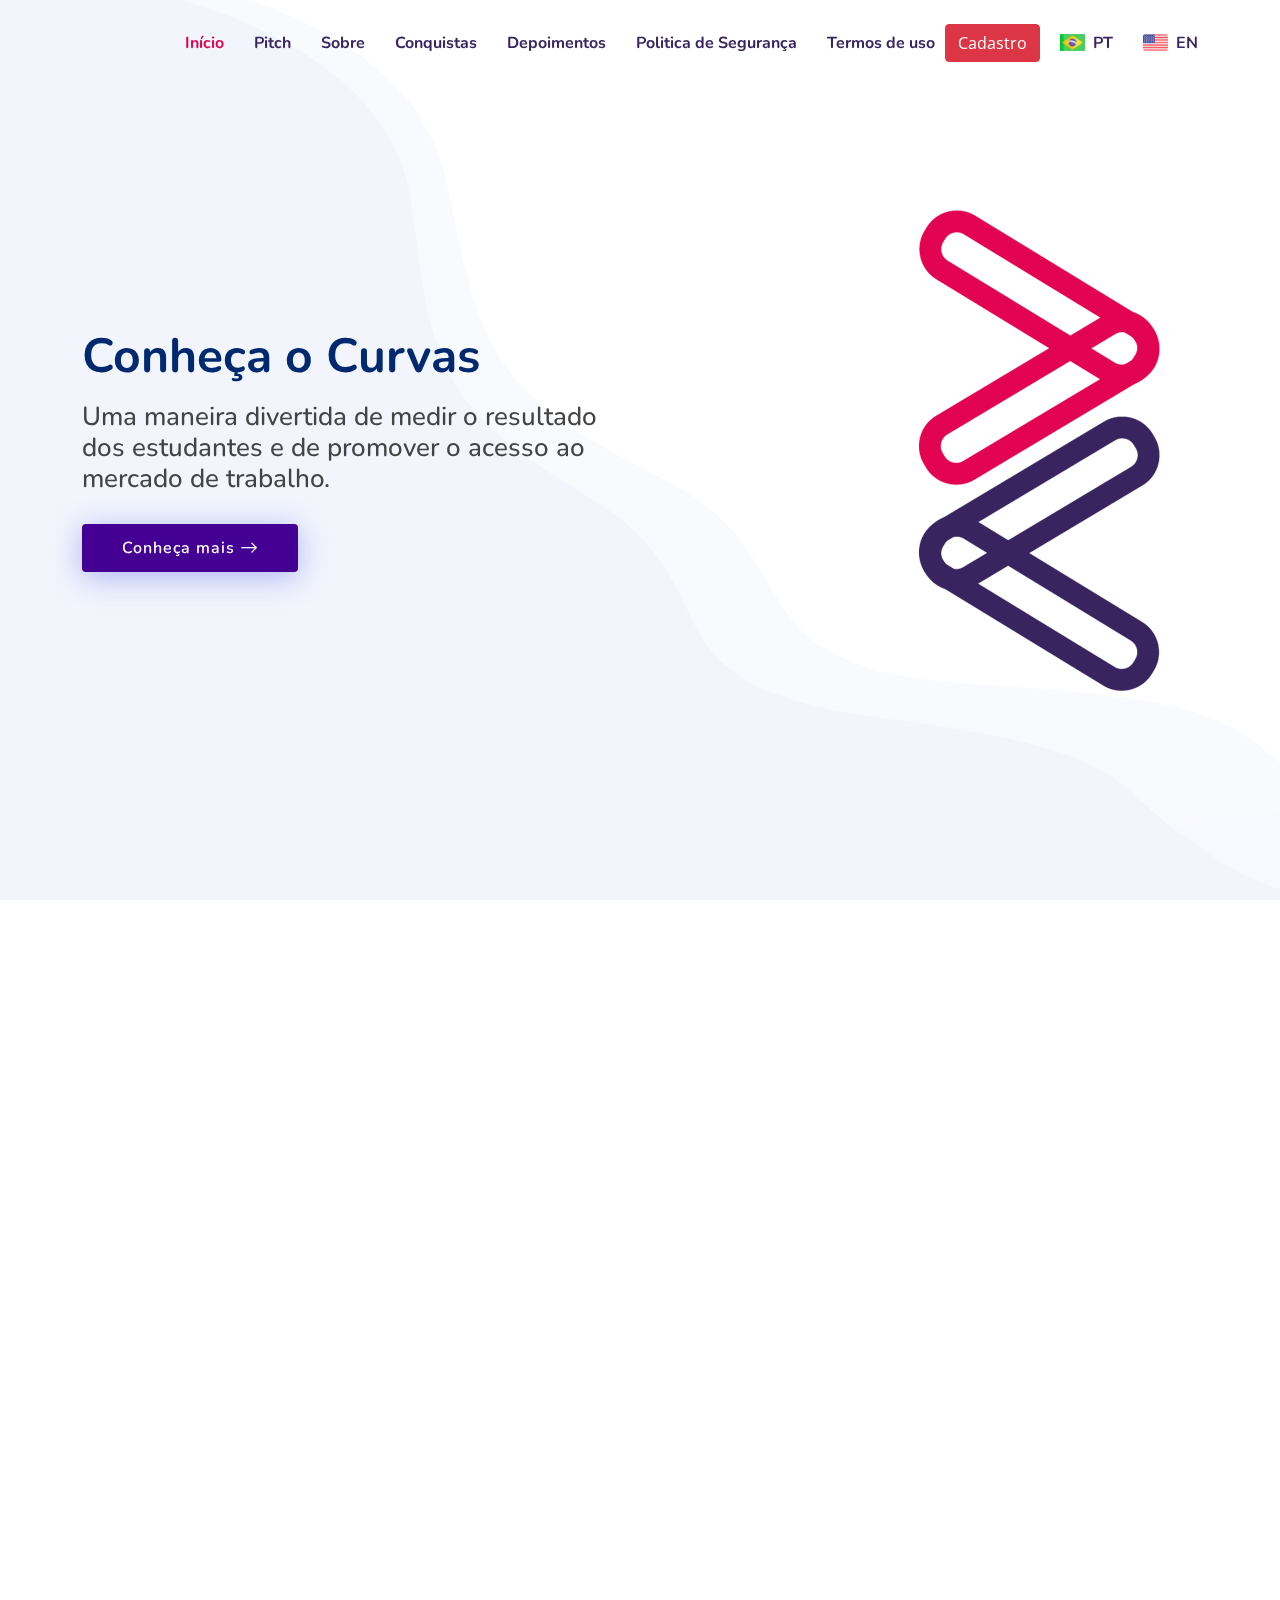
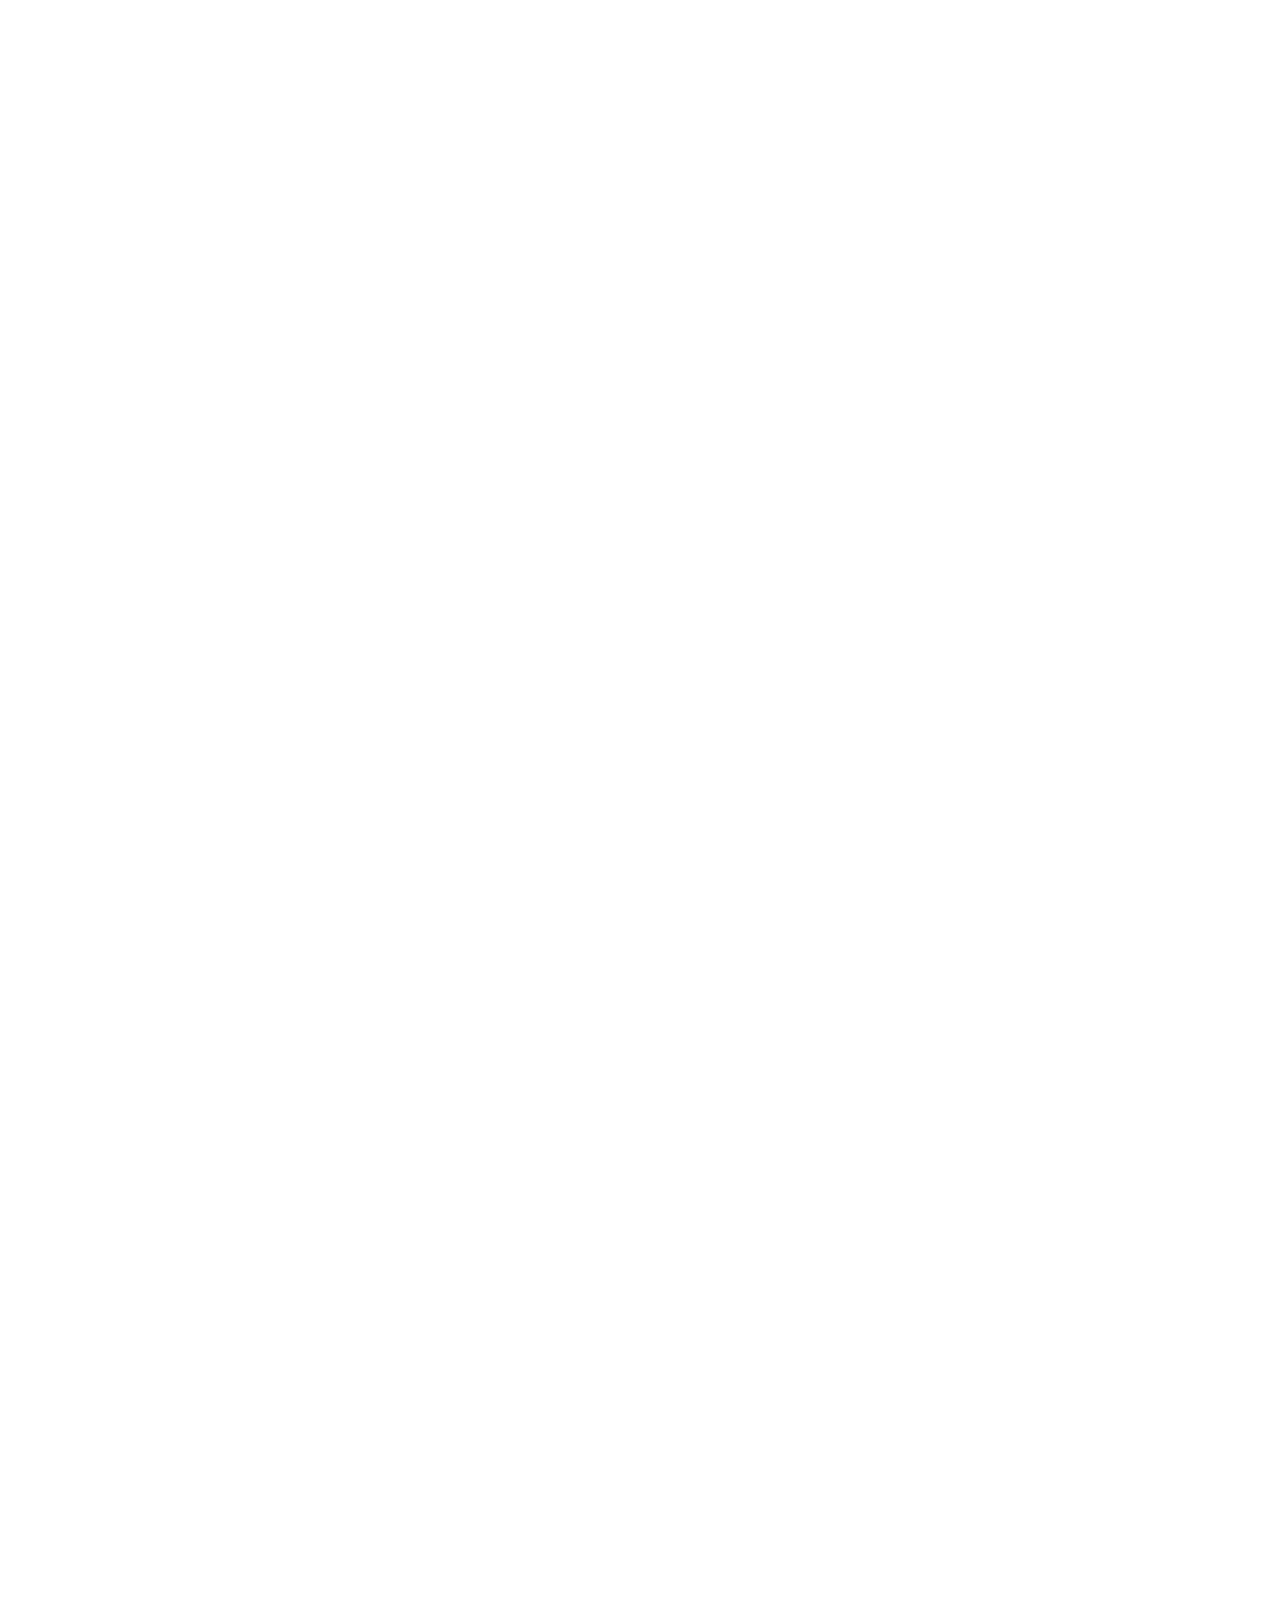
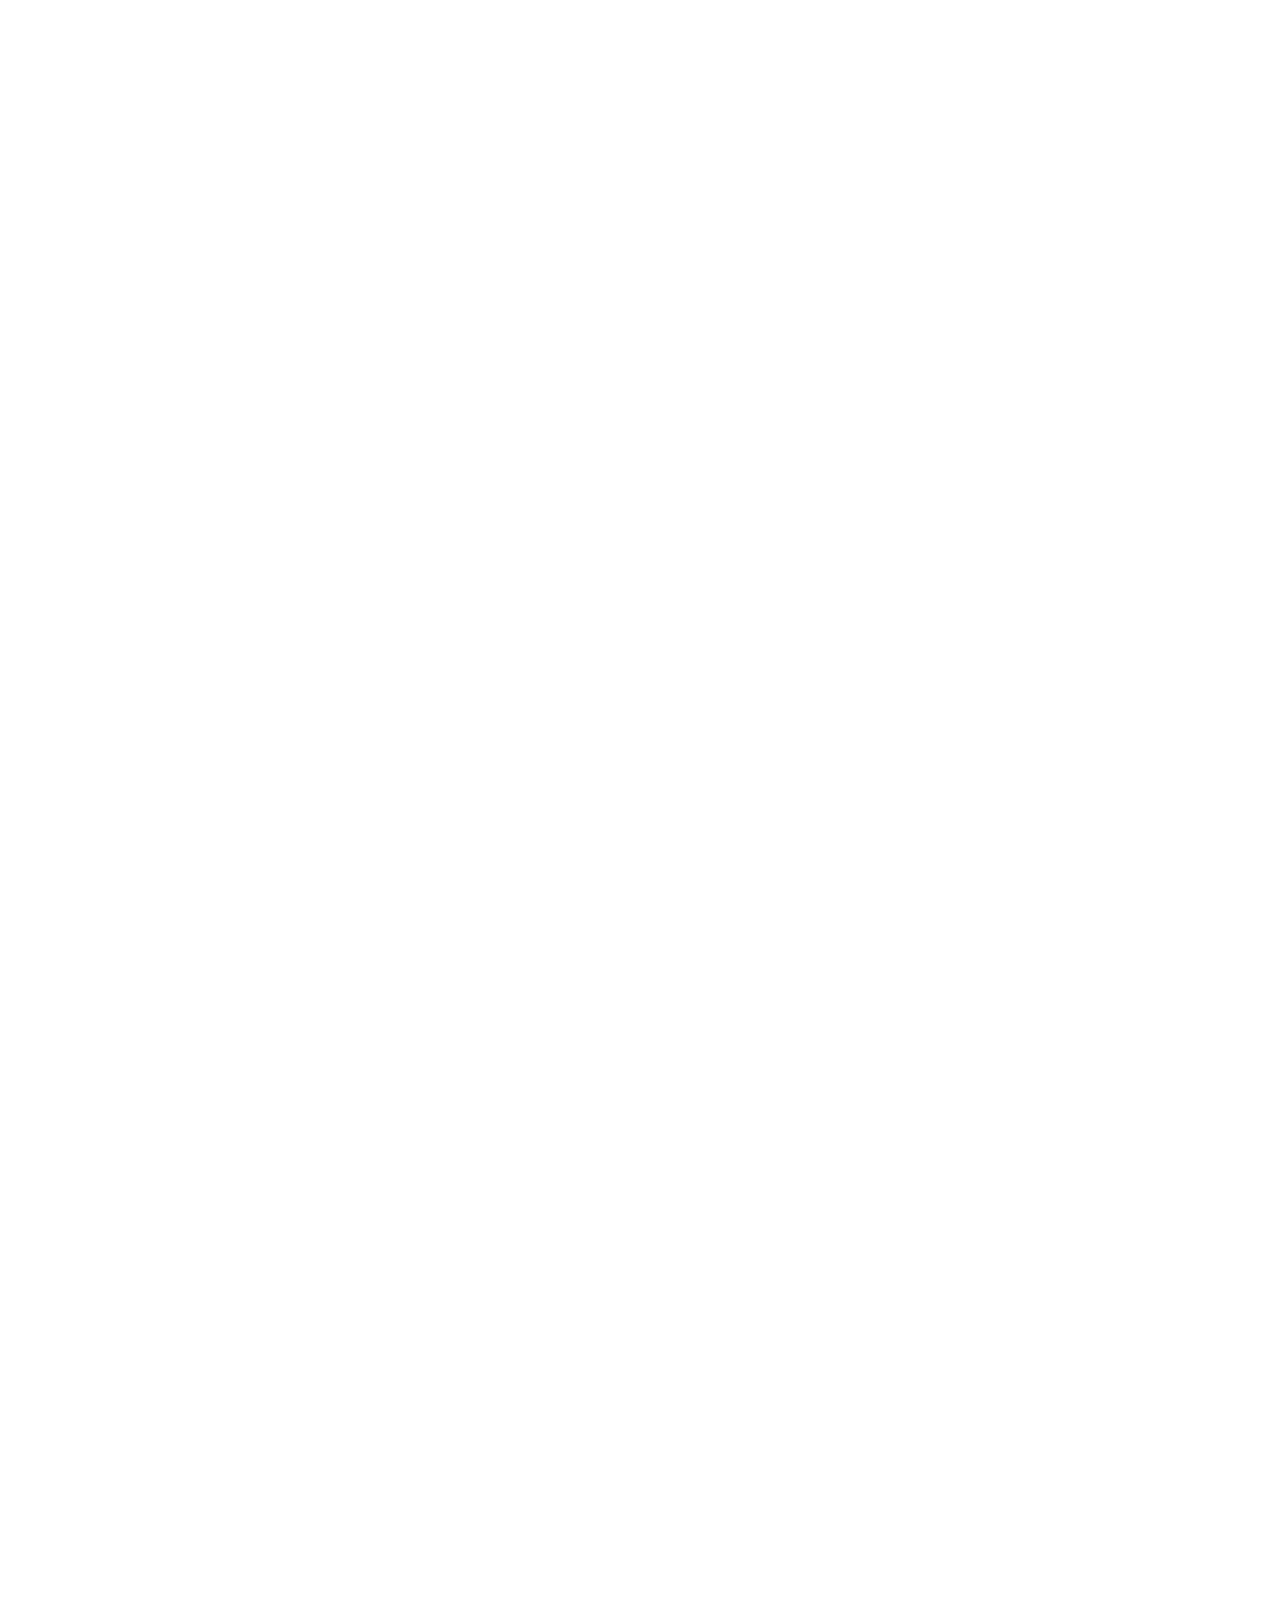
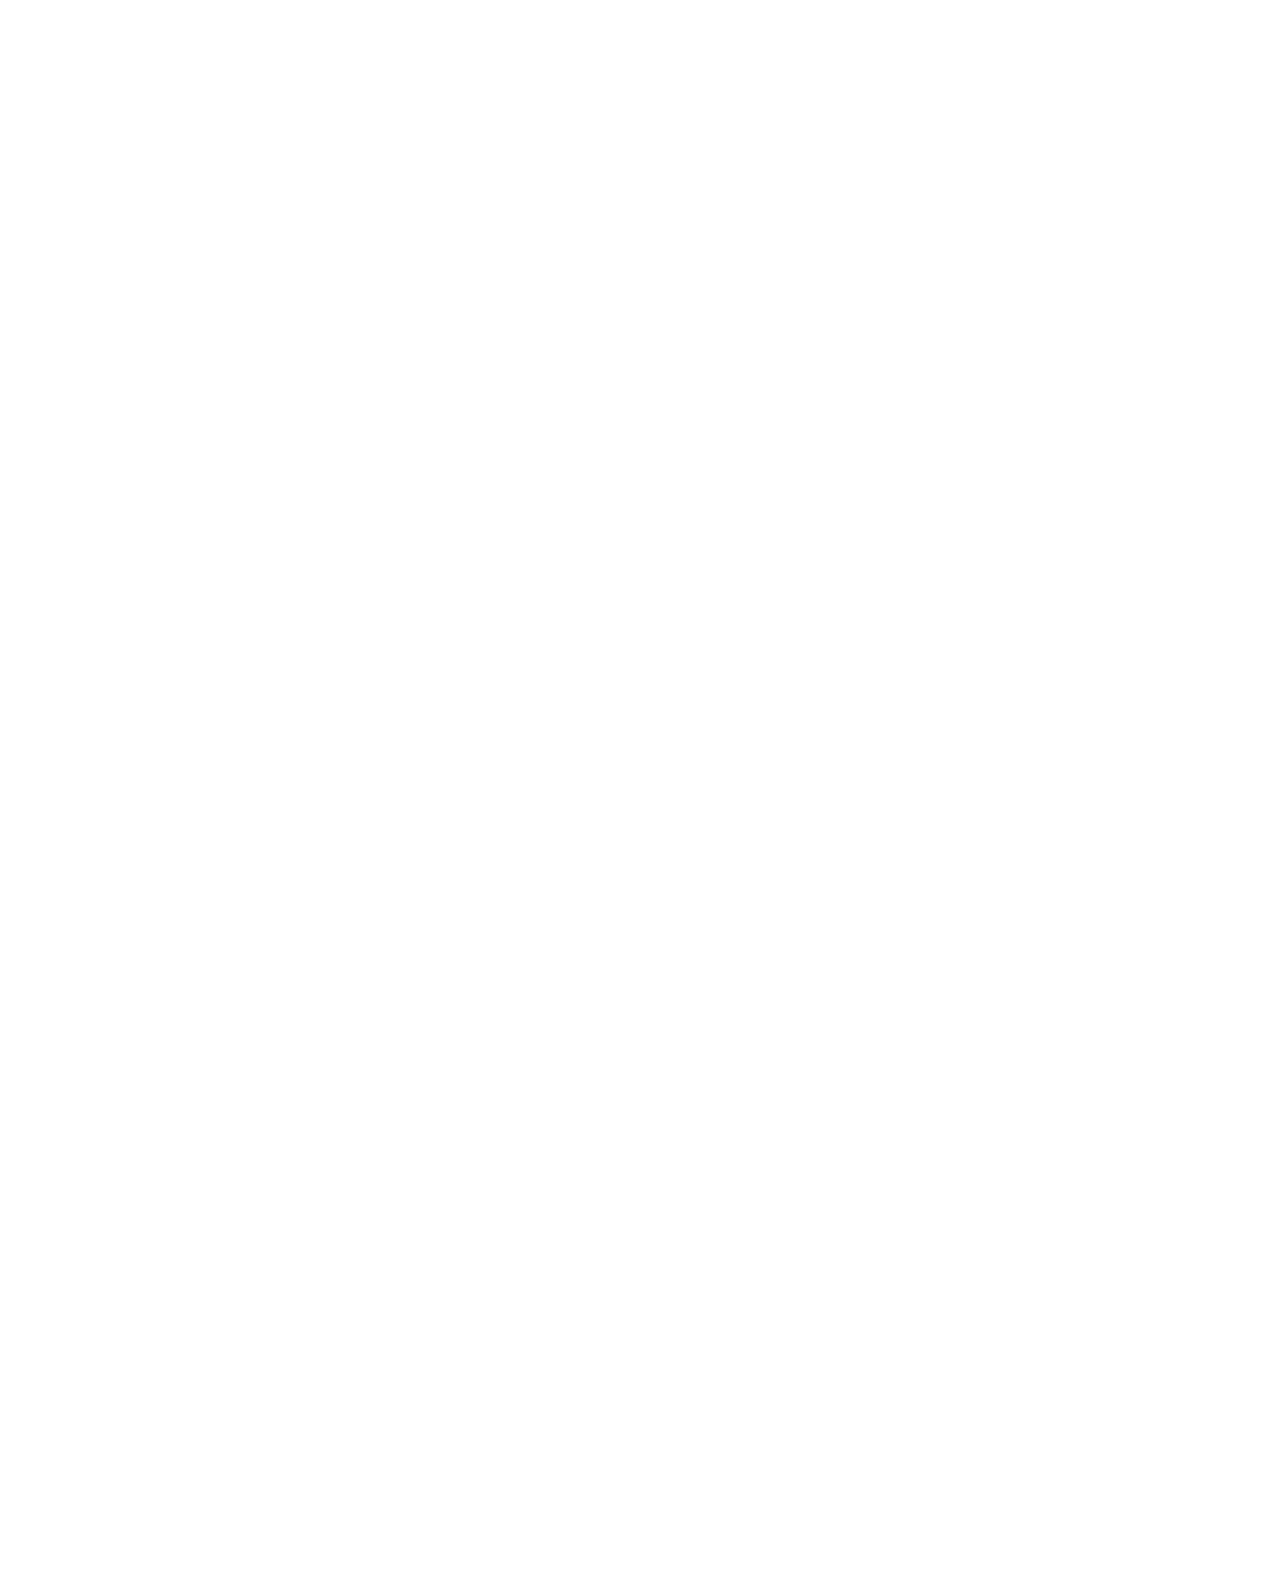
==== index.html @ c1c1a69e "Update index.html" ====
<!DOCTYPE html>
<html lang="pt-br">

<head>
  <meta charset="utf-8">
  <meta content="width=device-width, initial-scale=1.0" name="viewport">

  <title>Curvas</title>
  <meta content="" name="description">

  <meta content="" name="keywords">

  <!-- Favicons -->
  <link href="assets/img/favicon.png" rel="icon">
  <link href="assets/img/touch-icon.png" rel="touch-icon">

  <!-- Google Fonts -->
  <link
    href="https://fonts.googleapis.com/css?family=Open+Sans:300,300i,400,400i,600,600i,700,700i|Nunito:300,300i,400,400i,600,600i,700,700i|Poppins:300,300i,400,400i,500,500i,600,600i,700,700i"
    rel="stylesheet">

  <!-- Vendor CSS Files -->
  <link href="assets/vendor/bootstrap/css/bootstrap.min.css" rel="stylesheet">
  <link href="assets/vendor/bootstrap-icons/bootstrap-icons.css" rel="stylesheet">
  <link href="assets/vendor/aos/aos.css" rel="stylesheet">
  <link href="assets/vendor/remixicon/remixicon.css" rel="stylesheet">
  <link href="assets/vendor/swiper/swiper-bundle.min.css" rel="stylesheet">
  <link href="assets/vendor/glightbox/css/glightbox.min.css" rel="stylesheet">

  <!-- CSS File -->
  <link href="assets/css/style.css" rel="stylesheet">

</head>

<body>

  <!-- ======= Header ======= -->
  <header id="header" class="header fixed-top">
    <div class="container-fluid container-xl d-flex align-items-center justify-content-between">

      <a href="index.html" class="logo d-flex align-items-center">
        <img src="assets/img/logo.png" alt="">
      </a>

      <nav id="navbar" class="navbar">
        <ul>
          <li><a class="nav-link scrollto active" href="#inicio">Início</a></li>
          <li><a class="nav-link scrollto" href="#Pitch">Pitch</a></li>
          <li><a class="nav-link scrollto" href="#funcionalidade">Sobre</a></li>
          <li><a class="nav-link scrollto" href="#conquistas">Conquistas</a></li>
          <li><a class="nav-link scrollto" href="#depoimentos">Depoimentos</a></li>
          <li><a class="nav-link scrollto" href="#seguranca">Politica de Segurança</a></li>
          <li><a class="nav-link scrollto" href="termosdeuso.html">Termos de uso</a></li>
          <li>
            <button type="button" class="btn btn-danger" data-bs-toggle="modal"
              data-bs-target="#exampleModal" style="margin-left: 10%;">Cadastro</button>
          </li>
          <li><a class="nav-link scrollto" href="index.html"><img src="./assets/img/flags/brasil.png" alt="portgues"
                width="25" height="25">&nbsp PT</a></li>
          <li><a class="nav-link scrollto" href="en.html"><img src="./assets/img/flags/united-states.png" alt="ingles"
                width="25" height="25">&nbsp EN</a></li>
        </ul>
        <i class="bi bi-list mobile-nav-toggle"></i>
      </nav><!-- .navbar -->

    </div>
  </header><!-- End Header -->

  <!-- ======= Inicio Section ======= -->
  <section id="inicio" class="hero d-flex align-items-center">

    <div class="container">
      <div class="row">
        <div class="col-lg-6 d-flex flex-column justify-content-center">
          <h1 data-aos="fade-up">Conheça o Curvas</h1>
          <h2 data-aos="fade-up" data-aos-delay="400">Uma maneira divertida de medir o resultado dos estudantes e de
            promover o acesso ao mercado de trabalho.</h2>
          <div data-aos="fade-up" data-aos-delay="600">
            <a href="https://docs.google.com/document/d/12JL47cTwib_4P3ovPLudEhpHBBfWhmtD/edit?usp=sharing&ouid=103150144685477930596&rtpof=true&sd=true"
              target="_blank"
              class="btn-get-started scrollto d-inline-flex align-items-center justify-content-center align-self-center"><span>Conheça
                mais</span><i class="bi bi-arrow-right"></i>
            </a>
          </div>
        </div>
        <div class="col-lg-6 hero-img" data-aos="zoom-out" data-aos-delay="200">
          <img src="assets/img/arrow.png" class="img-fluid" alt="">
        </div>
      </div>
    </div>

  </section><!-- End Inicio -->


  <!-- Modal -->
  <div class="modal fade" id="exampleModal" tabindex="-1" aria-labelledby="exampleModalLabel" aria-hidden="true">
    <div class="modal-dialog">
      <div class="modal-content">
        <div class="modal-header">
          <h5 class="modal-title" id="exampleModalLabel">Modal title</h5>
          <button type="button" class="btn-close" data-bs-dismiss="modal" aria-label="Close"></button>
        </div>
        <div class="modal-body">
          
          <div class="input-group mb-3">
            <span class="input-group-text" id="basic-addon1">Nome</span>
            <input type="text" class="form-control" placeholder="Nome" aria-label="Username" aria-describedby="basic-addon1">
          </div>
          
          <div class="input-group mb-3">
            <input type="text" class="form-control" placeholder="E-mail@exemplo.com" aria-label="Recipient's username" aria-describedby="basic-addon2">
            <span class="input-group-text" id="basic-addon2">E-mail</span>
          </div>
        
          <div class="input-group mb-3">
            <span class="input-group-text" id="basic-addon3">CPF</span>
            <input type="text" class="form-control" id="basic-url" aria-describedby="basic-addon3">
          </div>

          <div class="btn-group">
            <button type="button" class="btn btn-primary dropdown-toggle" data-bs-toggle="dropdown" aria-expanded="false">
              Cargo
            </button>
            <ul class="dropdown-menu dropdown-menu-end">
              <li><button class="dropdown-item" type="button">Professor</button></li>
              <li><button class="dropdown-item" type="button">Coordenador</button></li>
              <li><button class="dropdown-item" type="button">Gestor</button></li>
            </ul>
          </div>


        </div>
        <div class="modal-footer">
          <button type="button" class="btn btn-secondary" data-bs-dismiss="modal">Fechar</button>
          <button type="button" class="btn btn-danger">Salvar</button>
        </div>
      </div>
    </div>
  </div>
  <!-- End Modal -->


  <main id="main">
    <!-- ======= Pitch ======= -->
    <section id="Pitch" class="conceito">

      <div class="container" data-aos="fade-up">
        <div class="row gx-0">

          <div class="col-lg-6 d-flex flex-column justify-content-center" data-aos="zoom-out" data-aos-delay="200">
            <img src="./assets/img/Depoimentos/6.png" class="img-fluid img-2">
          </div>

          <div class="col-lg-6 d-flex align-items-center" data-aos="fade-up" data-aos-delay="200">
            <div class="content">
              <h3>Pitch</h3>
              <h2>Olá sou joara Paula có fundadora do curvas e vim compartilhar conhecimento educacional, pois a
                educação durante a pandemia evidenciou vários cenários que comprovam a necessidade de transformação. De
                criar novos cenários em que o conhecimento seja democrático a todos, sendo esses um dos objetivos do
                curvas. Para isso vamos atuar nas avaliações de conhecimento, que compoem o IDEB - Índice de
                Desenvolvimento da Educação Básica. Criando uma forma de avaliar, monitorar, recompensar, reconhecer e
                multiplicar o conhecimento dos estudantes.</h2>

              <a href="pitch.html"
                class="btn-get-process scrollto d-inline-flex align-items-center justify-content-center align-self-center">
                <span>Ver mais</span>
                <i class="bi bi-arrow-right"></i>
              </a>
            </div>
          </div>


        </div>
      </div>

    </section><!-- End Pitch -->


    <!-- ======= Funcionalidade ======= -->
    <section id="funcionalidade" class="funcionalidade">

      <div class="container" data-aos="fade-up">
        <div class="row gx-0">




          <div class="col-lg-6 d-flex flex-column justify-content-center" data-aos="fade-up" data-aos-delay="200">
            <header class="section-header">
              <h2>Como funciona?</h2>
              <p>O Curvas é um web app com todos os dados disponíveis nas nuvens AZURE, funciona como um jogo estilo
                QUIZ.</p>
              <h4> Cada aluno pode ter alguns apoios, para formar seu conhecimento e atender alguns critérios:</h4>
            </header>

            <div class="row gy-4">

              <div class="container" data-aos="fade-up" data-aos-delay="200">
                <div class="func-box red">
                  <li>Contar com 3 amigos para ajudar a responder a questão, o objetivo disso é criar engajamento entre
                    os alunos e competição que estimule os alunos. Cada amigo só pode ajudar uma vez.</li>
                  <li>Contar com apoio de sala de aula, de acordo com a pergunta, um repositório de aula pode ser usado
                    para que o aluno possa ler o conteúdo e chegar até a resposta, Ensinando o aluno a aprender,
                    pesquisar e usar seu material didático.</li>
                  <li>Base de conhecimento, ele pode consultar um repositório que ele crie, guardando algumas perguntas
                    e respostas que errou e foi apresentada a forma certa para que esse material atue como um reforço.
                  </li>
                  <li>Critério - o Curvas só será liberado em horários de intervalos, pela escola ou para turmas que
                    estejam sem aulas. Onde de acordo com grau de dificuldade da questão e do aluno as mesma tem um
                    tempo de resolução. A medida que o aluno aprende ou tem dificuldade esse tempo é melhor distribuído
                    para ele organizar seu tempo e ter um planejamento para execução de provas.</li>
                  <li>Critério - dados dos alunos não serão expostos para outros alunos.</li>
                </div>
              </div>
            </div>

            <div class="section-header">
              <div class="container" data-aos="fade-up" data-aos-delay="200">
                <div class="func-box white">
                  <p>O Curvas será ágil e simples tendo apenas 10 questões, ao acertar as questões o aluno é ranqueado.
                    O ranking será pela série, pela escola, pela região educacional e por fim pelo Brasil. Cada ranking
                    dará ao aluno premiação e reconhecimento diferente, além de ser visto por outros alunos que
                    participam.</p>
                </div>
              </div>

              <!--<a href="./assets/img/Processo Curvas.pdf" target="_blank"
                class="btn-get-process scrollto d-inline-flex align-items-center justify-content-center align-self-center">
                <span>Processo Curvas</span>
                <i class="bi bi-arrow-right"></i>
              </a>-->
            </div>
          </div>

          <div class="col-lg-6 d-flex flex-column justify-content-center" data-aos="zoom-out" data-aos-delay="200">
            <img src="assets/img/agil.png" class="img-fluid img-2" alt="">

            <br><br><br><br><br>

            <div class="d-flex flex-row-reverse bd-highlight" data-aos="fade-up" data-aos-delay="200">
              <div class="container" data-aos="fade-up" data-aos-delay="200">
                <div class="func-box purple">

                  <header class="section-usabilidade">
                    <h3>Usabilidade do Curvas, baseada na validação do projeto</h3>
                    <p>A usabilidade do Curvas é bem simples, o aluno acessa o mesmo nos horários definidos pelo
                      professor
                      ou instituição de ensino. Não sendo possível usar durante a aula ou horários não definidos, para o
                      acesso basta colocar seus dados de identificação da escola. As questões iniciais ele escolhe de
                      forma
                      que ele tire nota máxima, respondendo apenas aquilo que ele considera fácil ou sabe responder.</p>
                  </header>

                </div>
              </div>
            </div>
          </div>
        </div>

      </div>
      </div>

    </section><!-- End Funcionalidade -->


    <!-- ======= Conquistas ======= -->
    <section id="conquistas" class="conquistas">
      <div class="d-flex flex-row-reverse bd-highlight" data-aos="fade-up" data-aos-delay="200">
        <div class="container" data-aos="fade-up" data-aos-delay="200">

          <header class="section-header">
            <h2>Conquistas</h2>
            <br>
            <div class="container" data-aos="fade-up">
              <div class="row gx-0">
                <div class="col-lg-6 d-flex flex-column justify-content-center" data-aos="zoom-out"
                  data-aos-delay="200">
                  <img src="./assets/img/conquistas/Betteducar.png" class="img-conquista" alt="..."
                    class="img-thumbnail" width="300px">
                </div>

                <div class="col-lg-6 d-flex align-items-center conq-b" data-aos="fade-up" data-aos-delay="200">
                  A Bett Educar é o maior evento de educação e tecnologia da América Latina. Congrega, anualmente, mais
                  de 270 empresas nacionais e internacionais, mais de 20 startups do setor e cerca de 30.000
                  participantes da comunidade educacional de todos os estados brasileiros. E foi por esse evento que
                  começamos a história do Curvas, que começou muito bem. Todo aprendizado e desenvolvimento está
                  colaborando demais para nosso crescimento e entrada no mercado. E assim a nossa história que está
                  começando ainda vai ter muitos capítulos com finais felizes.
                </div>

              </div>
            </div>

            <div class="container" data-aos="fade-up">
              <div class="row gx-0">
                <div class="col-lg-6 d-flex flex-column justify-content-center" data-aos="zoom-out"
                  data-aos-delay="200">
                  <img src="./assets/img/conquistas/Imagine Cup.png" class="img-conquista" alt="..."
                    class="img-thumbnail" width="300px">
                </div>

                <div class="col-lg-6 d-flex align-items-center conq-b" data-aos="fade-up" data-aos-delay="200">
                  A Imagine Cup é uma competição anual patrocinada e hospedada pela Microsoft Corp. que reúne estudantes
                  desenvolvedores em todo o mundo para ajudar a resolver alguns dos desafios mais difíceis do mundo. Nós
                  do Curvas submetemos a nossa proposta para a competição mundial e fomos classificados para grande
                  Final Nacional! Estamos imensamente felizes, trabalhando forte e duro para chegarmos a final mundial e
                  representar muito bem o nosso país. Então vem com a agente fazer a diferença na educação por meio do
                  Curvas.
                </div>

              </div>
            </div>

            <div class="container" data-aos="fade-up">
              <div class="row gx-0">
                <div class="col-lg-6 d-flex flex-column justify-content-center" data-aos="zoom-out"
                  data-aos-delay="200">
                  <img src="./assets/img/conquistas/pitchWeek.png" class="img-conquista" alt="..." class="img-thumbnail"
                    width="300px">
                </div>

                <div class="col-lg-6 d-flex align-items-center conq-b" data-aos="fade-up" data-aos-delay="200">
                  Criado em 2019, o Pitch Week é um evento realizado pelo Hub Salvador e idealizado para conectar
                  startups a investidores nacionais e internacionais.Nós do Curvas, fomos selecionados na fase ideação
                  que acontece dia 6 de dezembro em Salvador na Bahia. Vamos ter nossa primeira rodada de negócios, algo
                  surpreendente para tão pouco tempo de startup. Vamos ver no que vai dar, aprender e crescer.
                </div>

              </div>
            </div>
          </header>
        </div>
      </div>
    </section><!-- End Conquistas -->

    <!-- ==== Depoimentos ===== -->
    <section id="depoimentos" class="depoimentos">

      <div class="row gy-4">
        <div class="container" data-aos="fade-up" data-aos-delay="200">
          <div>

            <header class="section-header2">
              <h3>Depoimentos</h3>
              <br>

              <div id="carouselExampleIndicators" class="carousel slide" data-ride="carousel">
                <div class="carousel-inner">
                  <div class="carousel-item active">

                    <div class="container" data-aos="fade-up">
                      <div class="row gx-0">

                        <div class="col-lg-6 d-flex flex-column justify-content-center" data-aos="zoom-out"
                          data-aos-delay="200">
                          <img src="./assets/img/Depoimentos/5.png" class="img-fluid img-2">
                        </div>
                        <div class="d-grid gap-2 col-4 mx-auto">
                          <button type="button" class="btn btn-outline-danger" onclick="OpenVideo(5)">
                            <i class="bi bi-youtube"></i>
                            Youtube
                          </button>
                        </div>
                      </div>
                    </div>

                  </div>

                  <div class="carousel-item" id="carousel-item">

                    <div class="container" data-aos="fade-up">
                      <div class="row gx-0">

                        <div class="col-lg-6 d-flex flex-column justify-content-center" data-aos="zoom-out"
                          data-aos-delay="200">
                          <img src="./assets/img/Depoimentos/4.png" class="img-fluid img-2">
                        </div>
                        <div class="d-grid gap-2 col-4 mx-auto">
                          <button type="button" class="btn btn-outline-danger" onclick="OpenVideo(4)">
                            <i class="bi bi-youtube"></i>
                            Youtube
                          </button>
                        </div>
                      </div>
                    </div>

                  </div>

                  <div class="carousel-item" id="carousel-item">

                    <div class="container" data-aos="fade-up">
                      <div class="row gx-0">

                        <div class="col-lg-6 d-flex flex-column justify-content-center" data-aos="zoom-out"
                          data-aos-delay="200">
                          <img src="./assets/img/Depoimentos/3.png" class="img-fluid img-2">
                        </div>
                        <div class="d-grid gap-2 col-4 mx-auto">
                          <button type="button" class="btn btn-outline-danger" onclick="OpenVideo(3)">
                            <i class="bi bi-youtube"></i>
                            Youtube
                          </button>
                        </div>
                      </div>
                    </div>

                  </div>

                  <div class="carousel-item" id="carousel-item">

                    <div class="container" data-aos="fade-up">
                      <div class="row gx-0">

                        <div class="col-lg-6 d-flex flex-column justify-content-center" data-aos="zoom-out"
                          data-aos-delay="200">
                          <img src="./assets/img/Depoimentos/2.png" class="img-fluid img-2">
                        </div>
                        <div class="d-grid gap-2 col-4 mx-auto">
                          <button type="button" class="btn btn-outline-danger" onclick="OpenVideo(2)">
                            <i class="bi bi-youtube"></i>
                            Youtube
                          </button>
                        </div>
                      </div>
                    </div>

                  </div>

                  <div class="carousel-item" id="carousel-item">

                    <div class="container" data-aos="fade-up">
                      <div class="row gx-0">

                        <div class="col-lg-6 d-flex flex-column justify-content-center" data-aos="zoom-out"
                          data-aos-delay="200">
                          <img src="./assets/img/Depoimentos/1.png" class="img-fluid img-2">
                        </div>
                        <div class="d-grid gap-2 col-4 mx-auto">
                          <button type="button" class="btn btn-outline-danger" onclick="OpenVideo(1)">
                            <i class="bi bi-youtube"></i>
                            Youtube
                          </button>
                        </div>
                      </div>
                    </div>

                  </div>
                </div>
                <a class="carousel-control-prev" href="#carouselExampleIndicators" role="button" data-slide="prev">
                  <span class="carousel-control-prev-icon" aria-hidden="true"></span>
                  <span class="sr-only"></span>
                </a>
                <a class="carousel-control-next" href="#carouselExampleIndicators" role="button" data-slide="next">
                  <span class="carousel-control-next-icon" aria-hidden="true"></span>
                  <span class="sr-only"></span>
                </a>
              </div>

            </header>
          </div>
        </div>
      </div>
    </section>
    <!-- End Depoimentos -->

    <!-- ======= seguranca ======= -->
    <section>
      <div id="seguranca" class="container" data-aos="fade-up">
        <div class="row gx-0">

          <div class="d-flex flex-row-reverse bd-highlight" data-aos="fade-up" data-aos-delay="200">
            <div class="content">
              <header class="section-header">
                <h2>Política de Segurança</h2>
                <p>O Curvas respeita o direito à privacidade e zela pela segurança dos dados pessoais de seus usuários
                  e, por isso, apresentamos nossa Política de Privacidade, aplicável aos websites, aplicativos, dos
                  ambientes virtuais de aprendizado e demais soluções e serviços(juntos, a “Plataforma”), onde
                  descrevemos como coletamos, armazenamos e utilizamos os dados pessoais dos usuários.</p>

                <a href="./politica.html"
                  class="btn-get-process scrollto d-inline-flex align-items-center justify-content-center align-self-center">
                  <span>Entenda melhor</span>
                  <i class="bi bi-arrow-right"></i>
                </a>
              </header>
            </div>
          </div>
        </div>
      </div>
    </section>
    <!-- End seguranca -->


    <!-- ======= contato ======= -->

    <div class="d-flex flex-row-reverse bd-highlight" data-aos="fade-up" data-aos-delay="200">
      <div class="container" data-aos="fade-up" data-aos-delay="200">

        <header class="section-header contato">
          <h2>Entre em Contato</h2>
          <br>
          <div class="container" data-aos="fade-up">
            <div class="mb-3">
              <label for="exampleFormControlInput1" class="form-label">Nome</label>
              <input type="text" class="form-control" id="exampleFormControlInput1" placeholder="Seu nome ...">
            </div>
            <div class="mb-3">
              <label for="exampleFormControlInput1" class="form-label">E-mail</label>
              <input type="email" class="form-control" id="exampleFormControlInput2" placeholder="Seu e-mail ...">
            </div>
            <div class="mb-3">
              <label for="exampleFormControlInput1" class="form-label">Assunto</label>
              <input type="email" class="form-control" id="exampleFormControlInput3" placeholder="Seu Assunto ...">
            </div>
            <div class="d-grid gap-2 col-6 mx-auto">
              <button type="button" class="btn btn-outline-danger" onclick="EnviarEmail(
                    window.document.getElementById('exampleFormControlInput1').value,
                    window.document.getElementById('exampleFormControlInput2').value,
                    window.document.getElementById('exampleFormControlInput3').value
                    )">Enviar</button>
              <br>
            </div>

            <button type="button" class="btn btn-outline-danger" onclick="InstagranCurvas()">
              <i class="bi bi-instagram"></i></i>&nbsp Instagram
            </button>

          </div>
      </div>
      </header>
    </div>
    </div>
    <!-- End contato -->

    <!-- ======= Team ======= -->
    <section id="team" class="team">

      <div class="container" data-aos="fade-up">

        <header class="section-header">
          <h2>Time</h2>
        </header>

        <div class="row gy-4">

          <div class="col-lg-3 col-md-6 d-flex align-items-stretch" data-aos="fade-up" data-aos-delay="100">
            <div class="member">
              <div class="member-img">
                <img src="assets/img/team/team-1.png" class="img-fluid" alt="">
                <div class="social">
                  <a href="https://www.instagram.com/proferaldoguerra/"><i class="bi bi-instagram"></i></a>
                  <a href="https://www.linkedin.com/in/eraldo-guerra-6b859553/"><i class="bi bi-linkedin"></i></a>
                </div>
              </div>
              <div class="member-info">
                <h4>Eraldo Filho</h4>
                <span>CEO & Founder</span>
                <p>Professor e aluno de empreendedorismo.</p>
              </div>
            </div>
          </div>

          <div class="col-lg-3 col-md-6 d-flex align-items-stretch" data-aos="fade-up" data-aos-delay="200">
            <div class="member">
              <div class="member-img">
                <img src="assets/img/team/team-2.png" class="img-fluid" alt="">
                <div class="social">
                  <a href="https://www.instagram.com/joarapaula/"><i class="bi bi-instagram"></i></a>
                  <a href="https://www.linkedin.com/in/joara-p-de-gouveia-aa4038168"><i class="bi bi-linkedin"></i></a>
                </div>
              </div>
              <div class="member-info">
                <h4>Joara Paula</h4>
                <span>CMO</span>
                <p>Estudante de ciências biológicas e ciência de dados.</p>
              </div>
            </div>
          </div>

          <div class="col-lg-3 col-md-6 d-flex align-items-stretch" data-aos="fade-up" data-aos-delay="400">
            <div class="member">
              <div class="member-img">
                <img src="assets/img/team/team-4.png" class="img-fluid" alt="">
                <div class="social">
                  <a href="https://www.instagram.com/ian.pictures/"><i class="bi bi-instagram"></i></a>
                  <a href="https://www.linkedin.com/in/ian-matheus-da-cunha-b34b011a0/"><i
                      class="bi bi-linkedin"></i></a>
                </div>
              </div>
              <div class="member-info">
                <h4>Ian Cunha</h4>
                <span>COO</span>
                <p>Dev. Front End e estudante de desenvolvimento web.</p>
              </div>
            </div>
          </div>


          <div class="col-lg-3 col-md-6 d-flex align-items-stretch" data-aos="fade-up" data-aos-delay="500">
            <div class="member">
              <div class="member-img">
                <img src="assets/img/team/team-6.png" class="img-fluid" alt="">
                <div class="social">
                  <a href="https://www.instagram.com/douglasghs__/"><i class="bi bi-instagram"></i></a>
                  <a href="https://www.linkedin.com/in/douglas-ruan-b4b6361b7/"><i class="bi bi-linkedin"></i></a>
                </div>
              </div>
              <div class="member-info">
                <h4>Douglas Ruan</h4>
                <span>COO</span>
                <p>Dev. Back End e Estudante de Análise e Desenvolvimento de Sistemas</p>
              </div>
            </div>
          </div>

        </div>

      </div>

    </section><!-- End Team -->

  </main><!-- End #main -->

  <!-- ======= Footer ======= -->
  <footer id="footer" class="footer">
  </footer>
  <!-- End Footer -->

  <a href="#" class="back-to-top d-flex align-items-center justify-content-center"><i
      class="bi bi-arrow-up-short"></i></a>

  <!-- Vendor JS Files -->
  <script src="assets/vendor/bootstrap/js/bootstrap.bundle.js"></script>
  <script src="assets/vendor/aos/aos.js"></script>
  <script src="assets/vendor/php-email-form/validate.js"></script>
  <script src="assets/vendor/swiper/swiper-bundle.min.js"></script>
  <script src="assets/vendor/purecounter/purecounter.js"></script>
  <script src="assets/vendor/isotope-layout/isotope.pkgd.min.js"></script>
  <script src="assets/vendor/glightbox/js/glightbox.min.js"></script>

  <!-- Template Main JS File -->
  <script src="assets/js/main.js"></script>

  <script src="https://code.jquery.com/jquery-3.2.1.slim.min.js"
    integrity="sha384-KJ3o2DKtIkvYIK3UENzmM7KCkRr/rE9/Qpg6aAZGJwFDMVNA/GpGFF93hXpG5KkN"
    crossorigin="anonymous"></script>
  <script src="https://cdnjs.cloudflare.com/ajax/libs/popper.js/1.12.9/umd/popper.min.js"
    integrity="sha384-ApNbgh9B+Y1QKtv3Rn7W3mgPxhU9K/ScQsAP7hUibX39j7fakFPskvXusvfa0b4Q"
    crossorigin="anonymous"></script>
  <script src="https://maxcdn.bootstrapcdn.com/bootstrap/4.0.0/js/bootstrap.min.js"
    integrity="sha384-JZR6Spejh4U02d8jOt6vLEHfe/JQGiRRSQQxSfFWpi1MquVdAyjUar5+76PVCmYl"
    crossorigin="anonymous"></script>
</body>

</html>
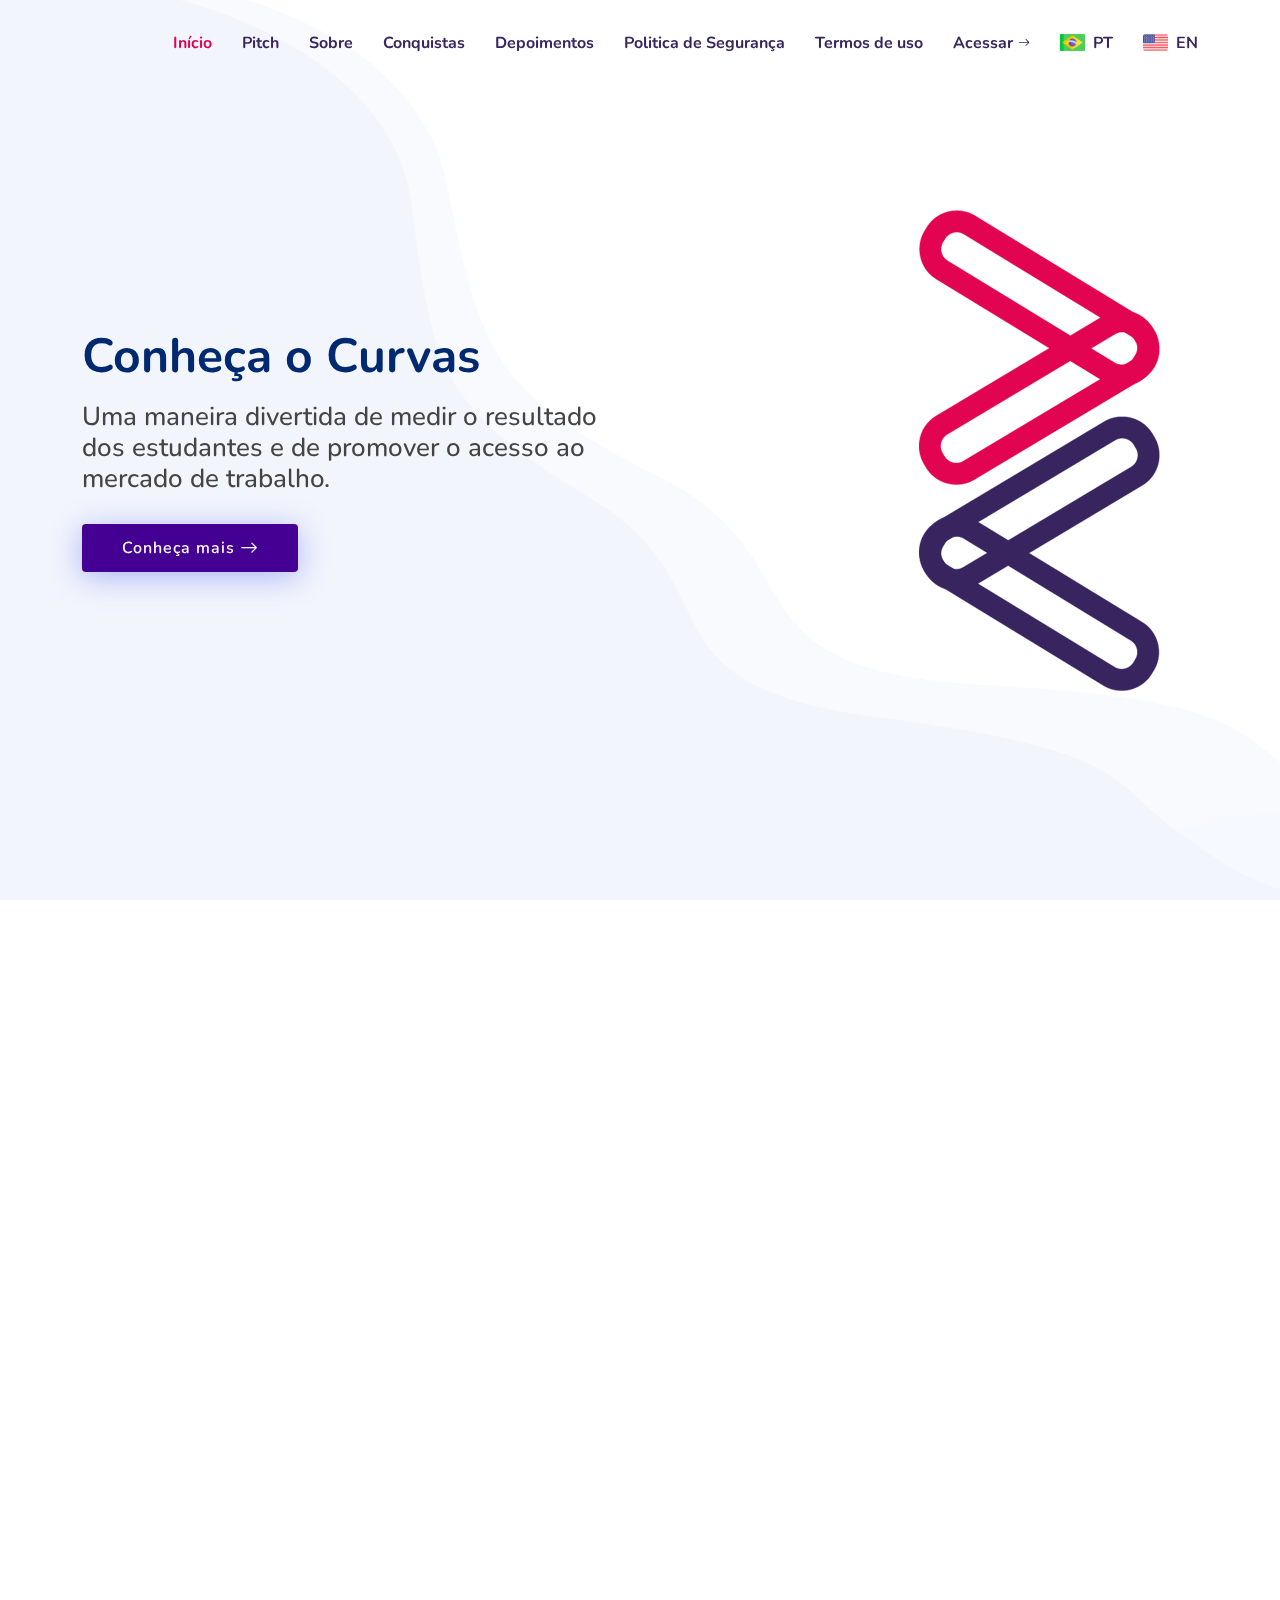
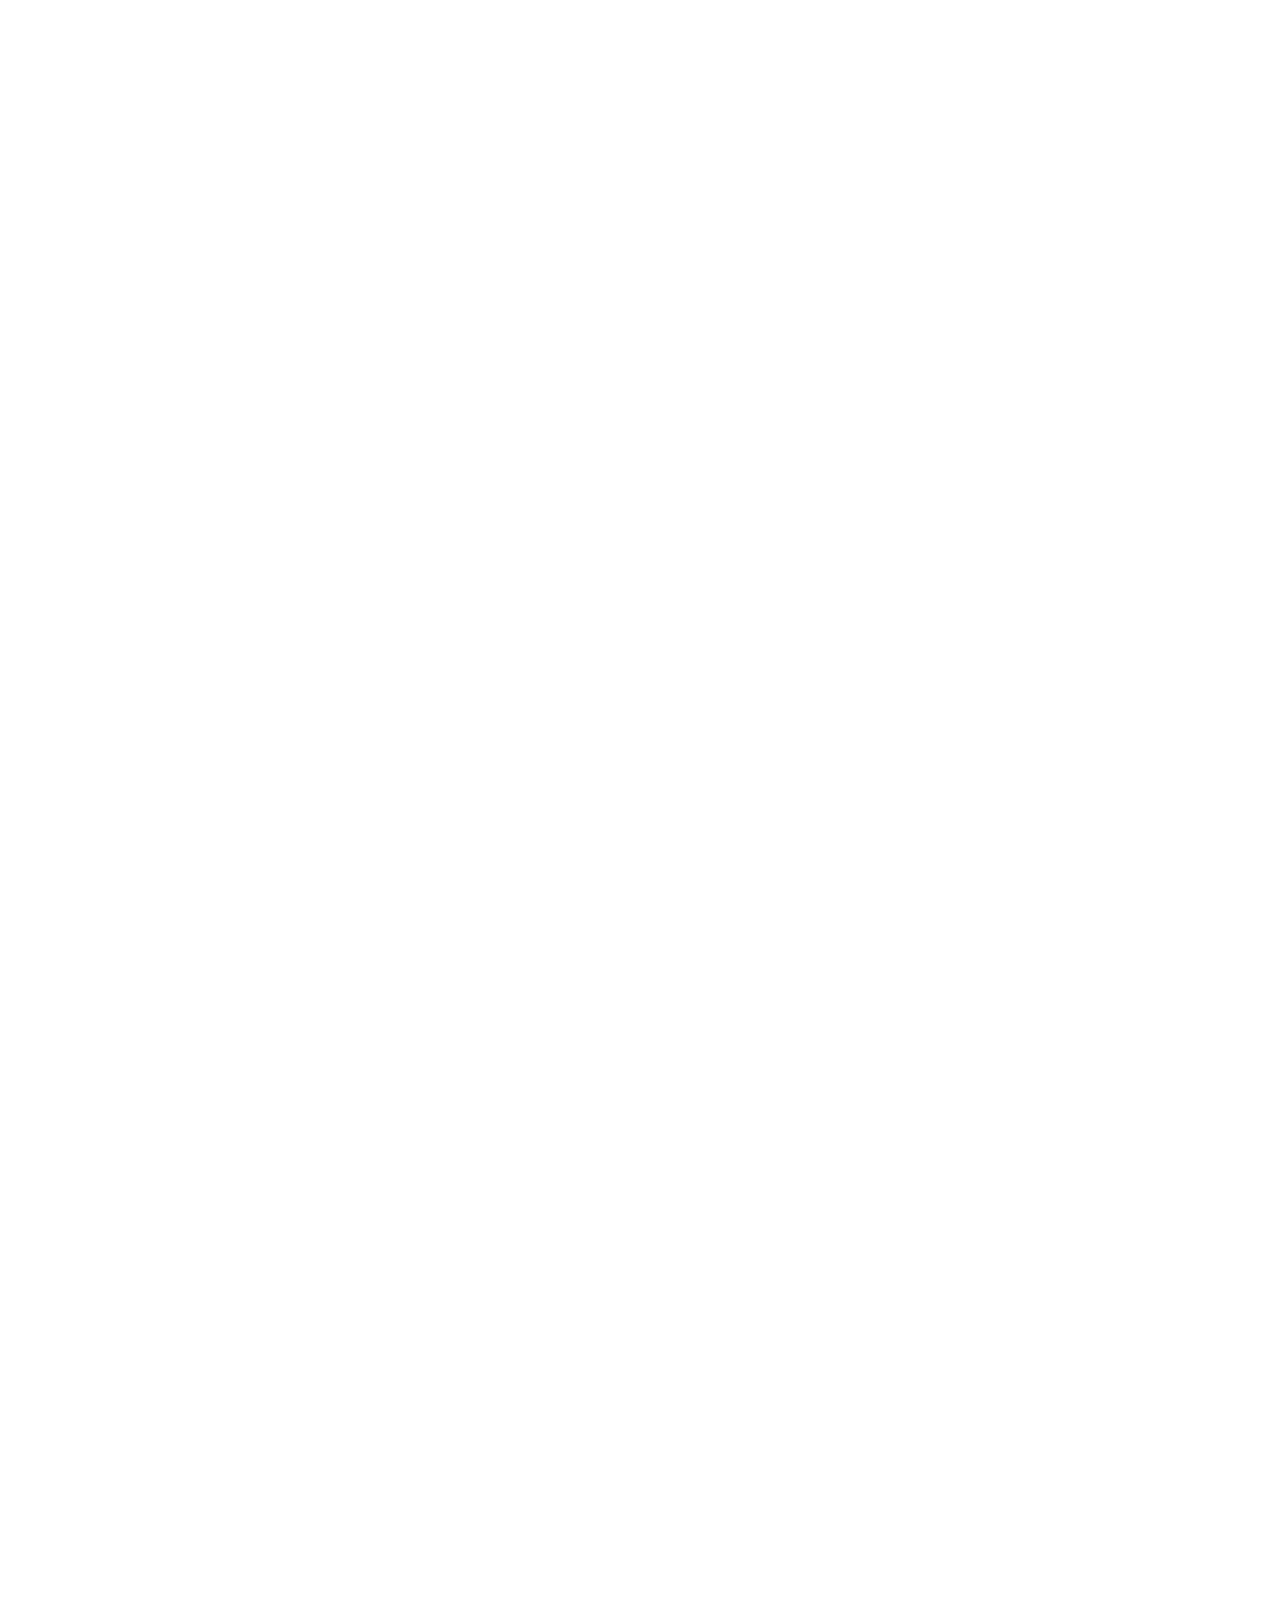
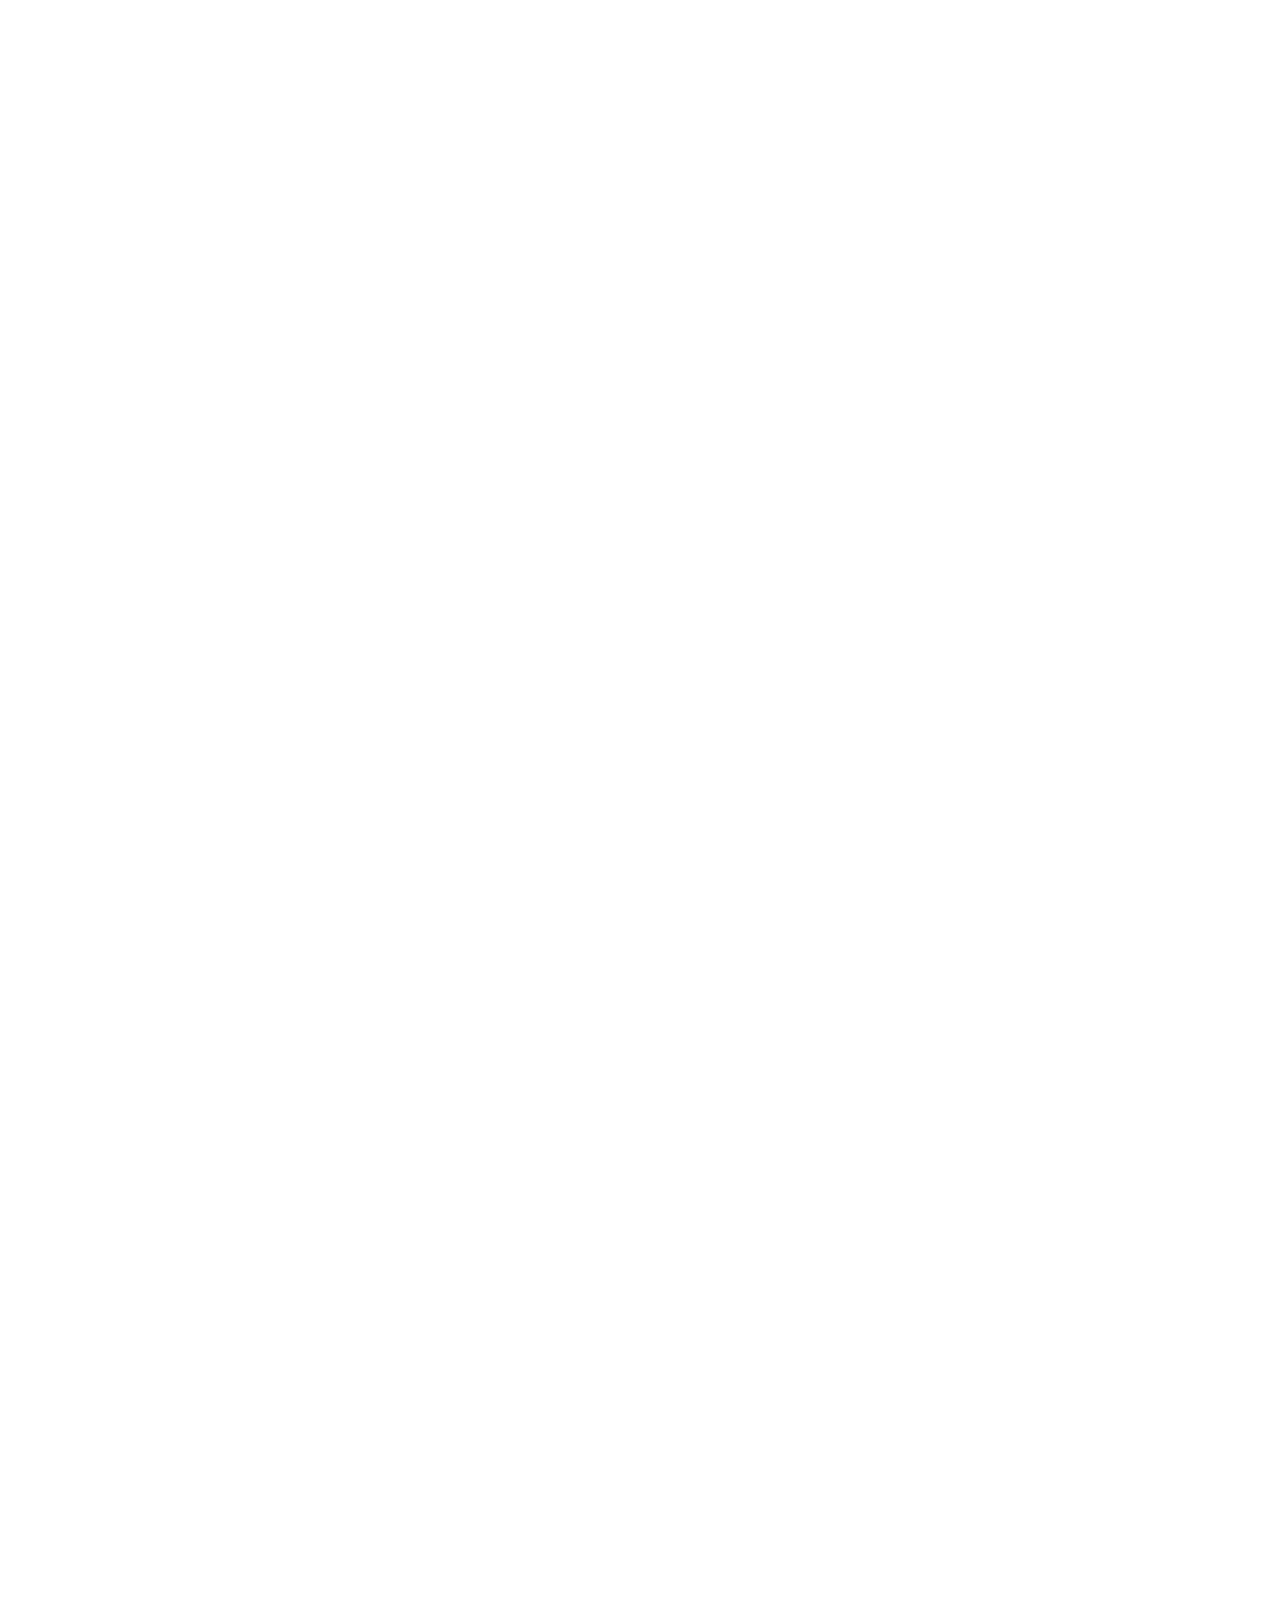
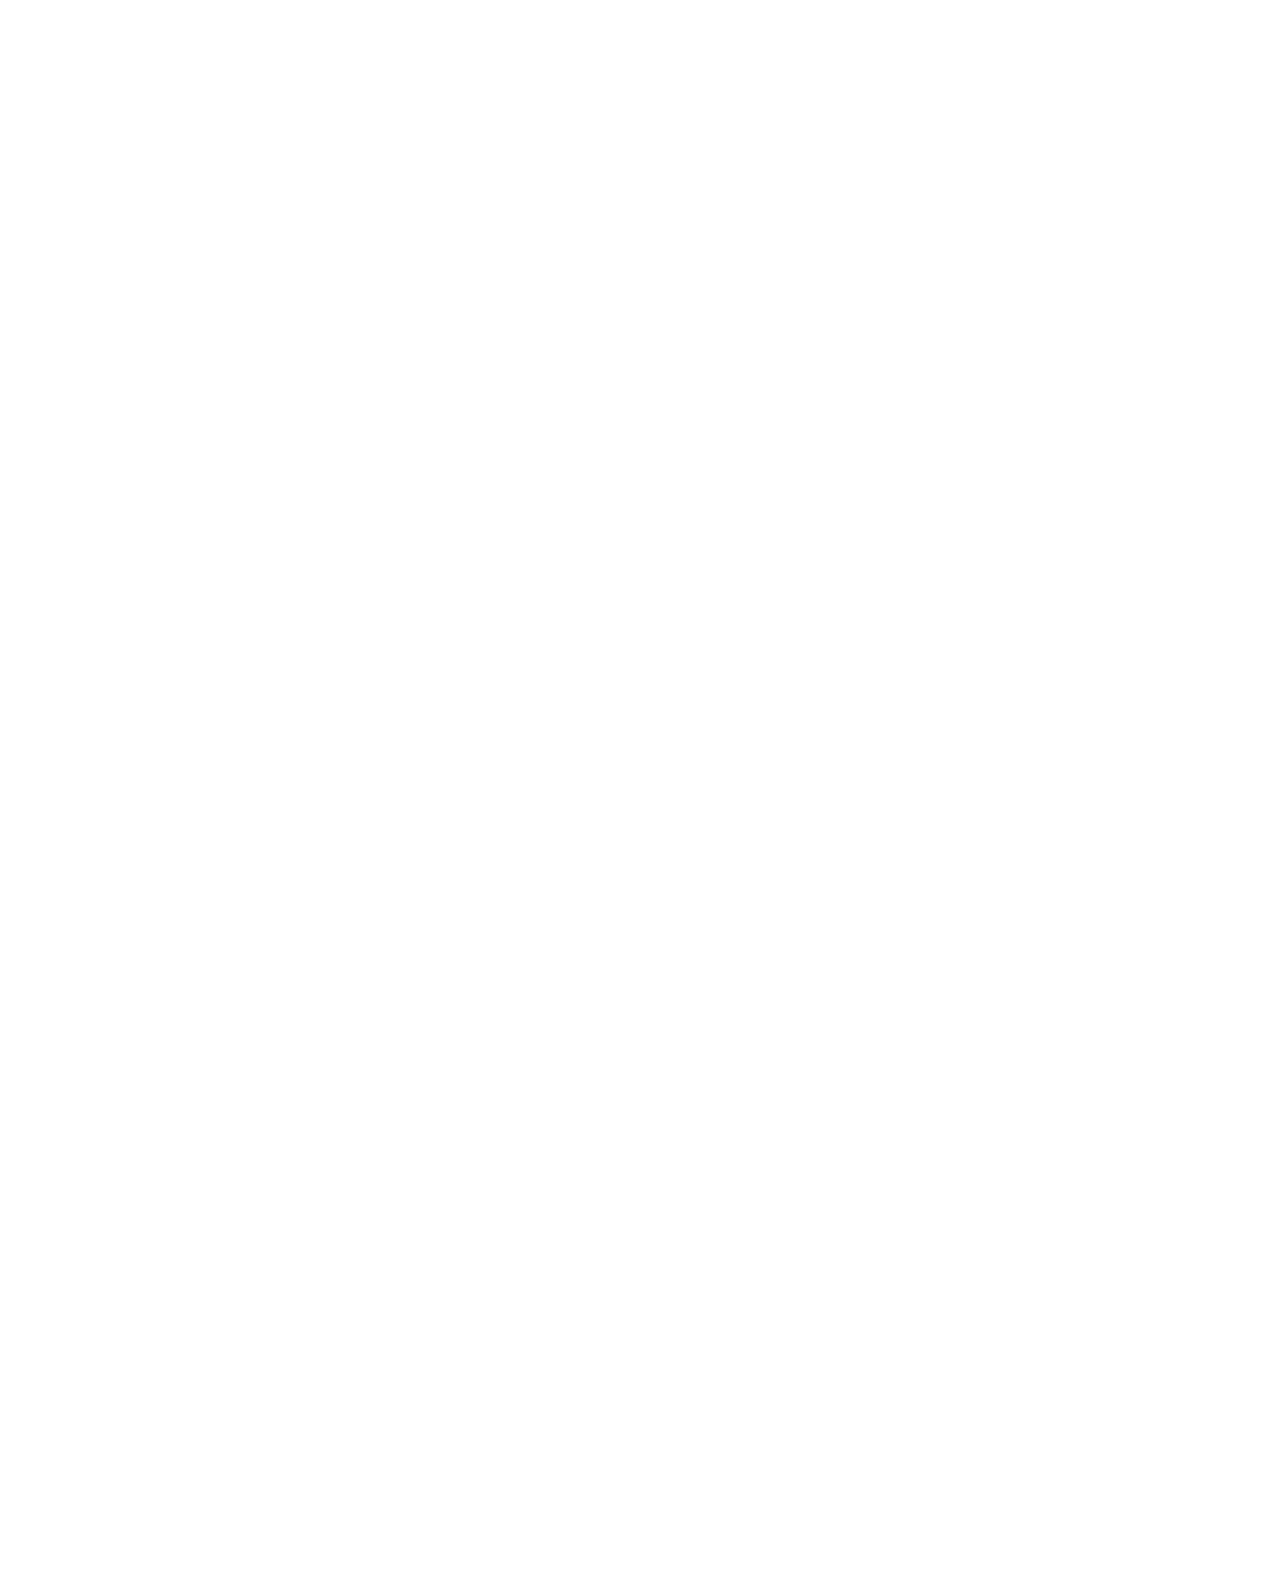
==== commit 777749c6: "Add files via upload" ====
--- a/index.html
+++ b/index.html
@@ -51,14 +51,9 @@
           <li><a class="nav-link scrollto" href="#depoimentos">Depoimentos</a></li>
           <li><a class="nav-link scrollto" href="#seguranca">Politica de Segurança</a></li>
           <li><a class="nav-link scrollto" href="termosdeuso.html">Termos de uso</a></li>
-          <li>
-            <button type="button" class="btn btn-danger" data-bs-toggle="modal"
-              data-bs-target="#exampleModal" style="margin-left: 10%;">Cadastro</button>
-          </li>
-          <li><a class="nav-link scrollto" href="index.html"><img src="./assets/img/flags/brasil.png" alt="portgues"
-                width="25" height="25">&nbsp PT</a></li>
-          <li><a class="nav-link scrollto" href="en.html"><img src="./assets/img/flags/united-states.png" alt="ingles"
-                width="25" height="25">&nbsp EN</a></li>
+          <li><a class="nav-link scrollto" href="login.html">Acessar<i class="bi bi-arrow-right"></i></a></li>
+          <li><a class="nav-link scrollto" href="index.html"><img src="./assets/img/flags/brasil.png" alt="portgues" width="25" height="25">&nbsp PT</a></li>
+          <li><a class="nav-link scrollto" href="en.html"><img src="./assets/img/flags/united-states.png" alt="ingles" width="25" height="25">&nbsp EN</a></li>
         </ul>
         <i class="bi bi-list mobile-nav-toggle"></i>
       </nav><!-- .navbar -->
@@ -90,55 +85,6 @@
     </div>
 
   </section><!-- End Inicio -->
-
-
-  <!-- Modal -->
-  <div class="modal fade" id="exampleModal" tabindex="-1" aria-labelledby="exampleModalLabel" aria-hidden="true">
-    <div class="modal-dialog">
-      <div class="modal-content">
-        <div class="modal-header">
-          <h5 class="modal-title" id="exampleModalLabel">Modal title</h5>
-          <button type="button" class="btn-close" data-bs-dismiss="modal" aria-label="Close"></button>
-        </div>
-        <div class="modal-body">
-          
-          <div class="input-group mb-3">
-            <span class="input-group-text" id="basic-addon1">Nome</span>
-            <input type="text" class="form-control" placeholder="Nome" aria-label="Username" aria-describedby="basic-addon1">
-          </div>
-          
-          <div class="input-group mb-3">
-            <input type="text" class="form-control" placeholder="E-mail@exemplo.com" aria-label="Recipient's username" aria-describedby="basic-addon2">
-            <span class="input-group-text" id="basic-addon2">E-mail</span>
-          </div>
-        
-          <div class="input-group mb-3">
-            <span class="input-group-text" id="basic-addon3">CPF</span>
-            <input type="text" class="form-control" id="basic-url" aria-describedby="basic-addon3">
-          </div>
-
-          <div class="btn-group">
-            <button type="button" class="btn btn-primary dropdown-toggle" data-bs-toggle="dropdown" aria-expanded="false">
-              Cargo
-            </button>
-            <ul class="dropdown-menu dropdown-menu-end">
-              <li><button class="dropdown-item" type="button">Professor</button></li>
-              <li><button class="dropdown-item" type="button">Coordenador</button></li>
-              <li><button class="dropdown-item" type="button">Gestor</button></li>
-            </ul>
-          </div>
-
-
-        </div>
-        <div class="modal-footer">
-          <button type="button" class="btn btn-secondary" data-bs-dismiss="modal">Fechar</button>
-          <button type="button" class="btn btn-danger">Salvar</button>
-        </div>
-      </div>
-    </div>
-  </div>
-  <!-- End Modal -->
-
 
   <main id="main">
     <!-- ======= Pitch ======= -->
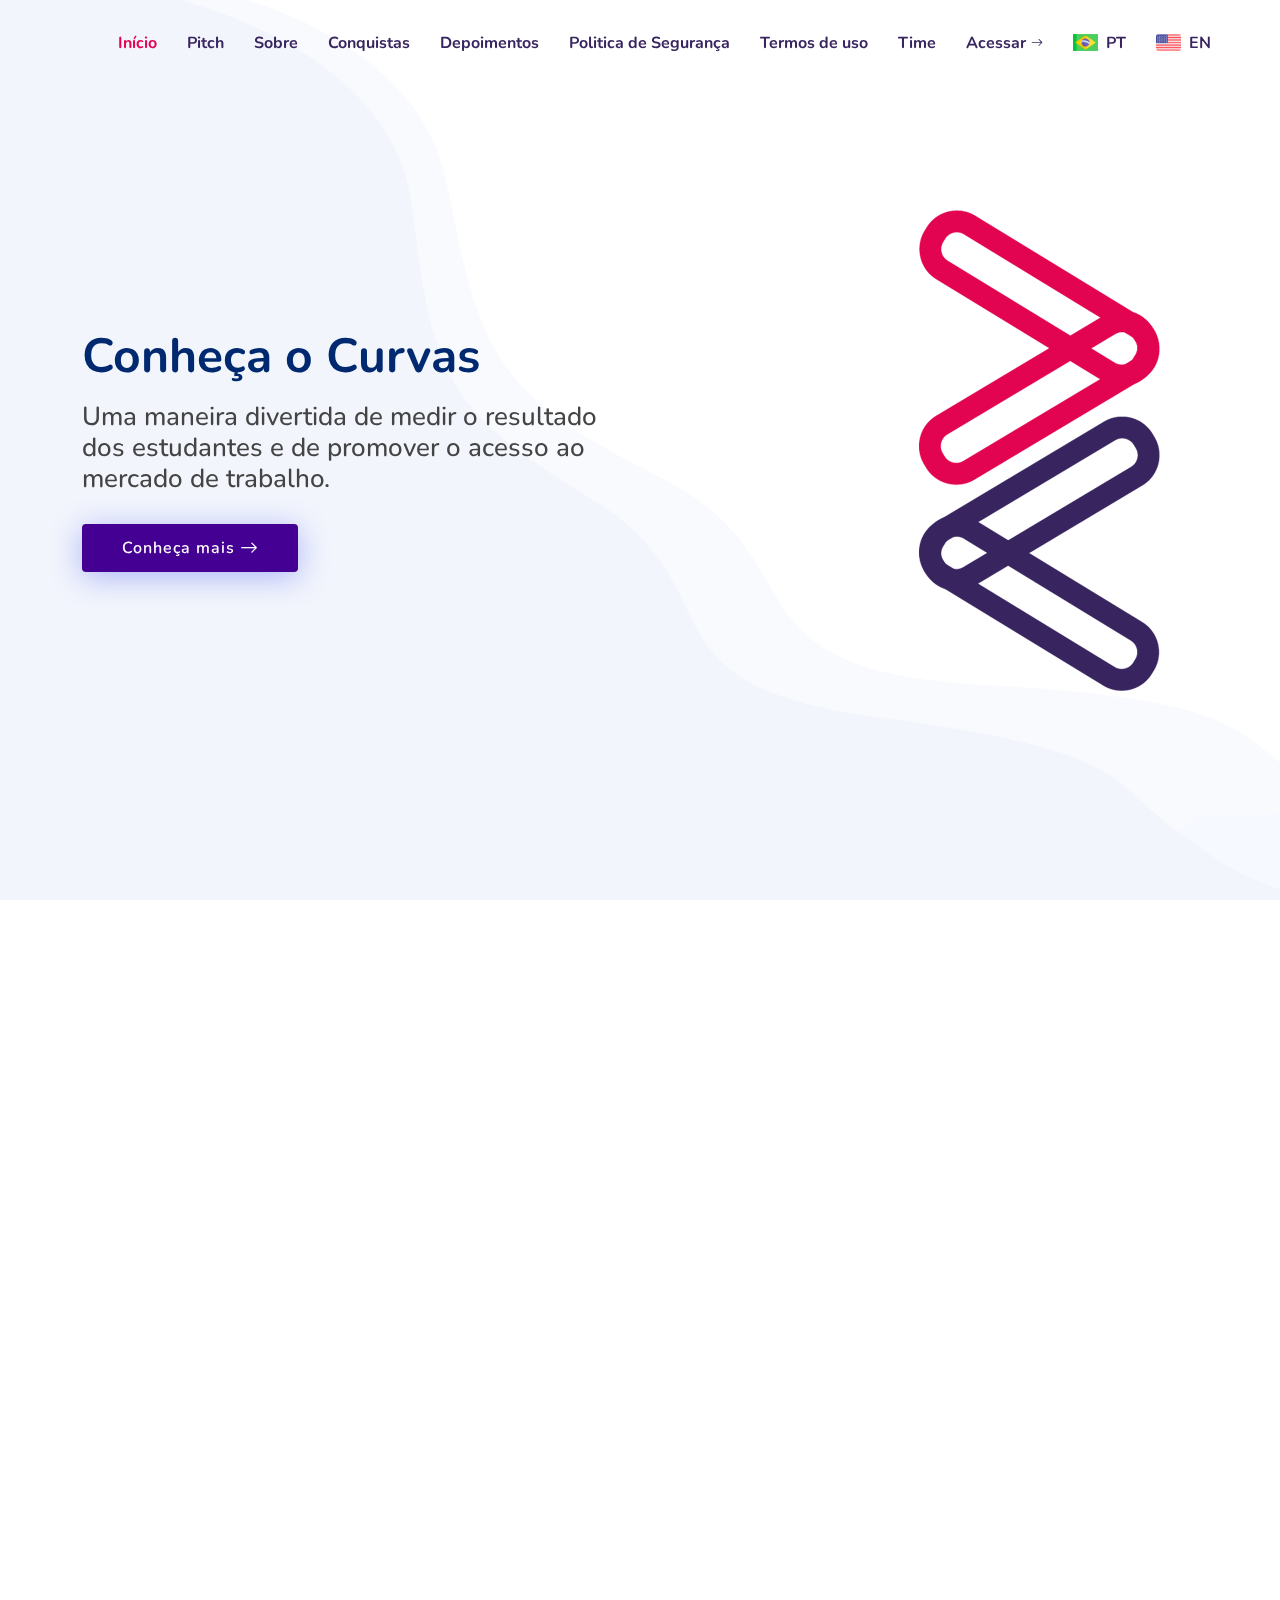
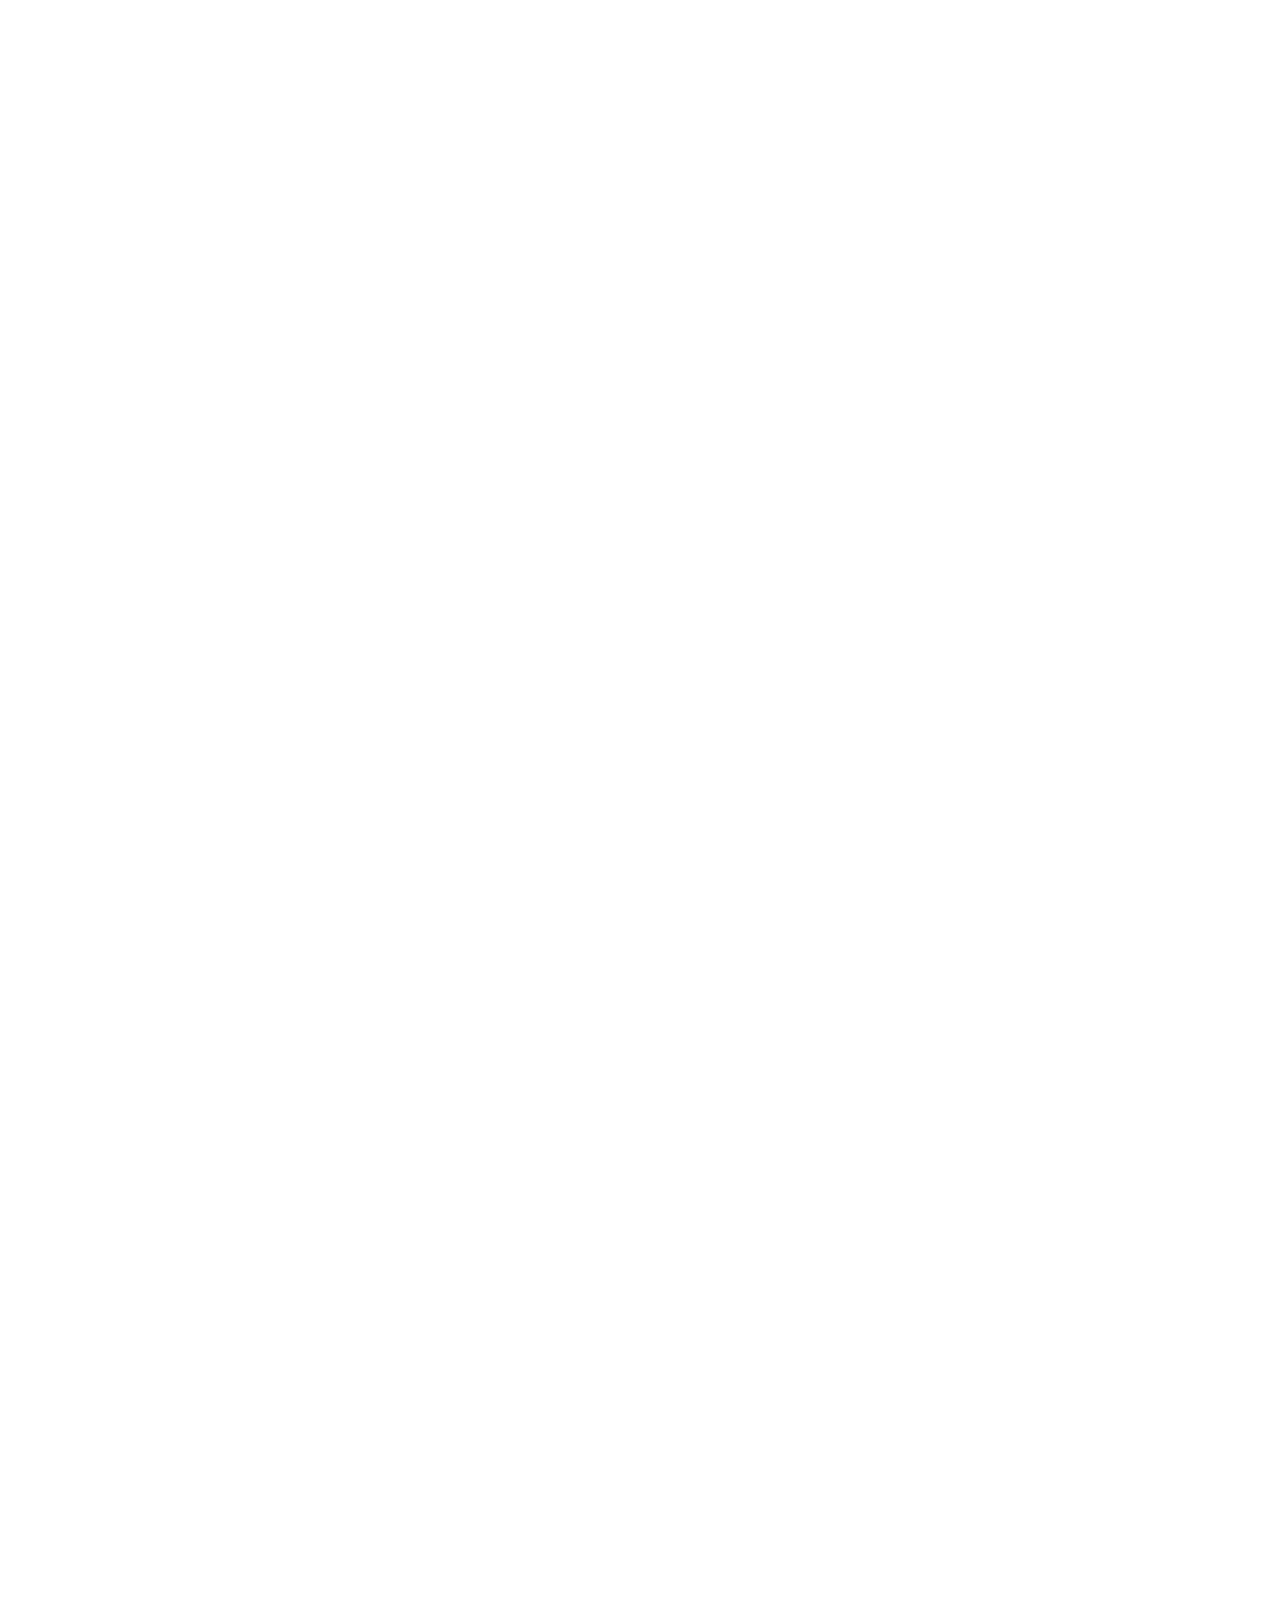
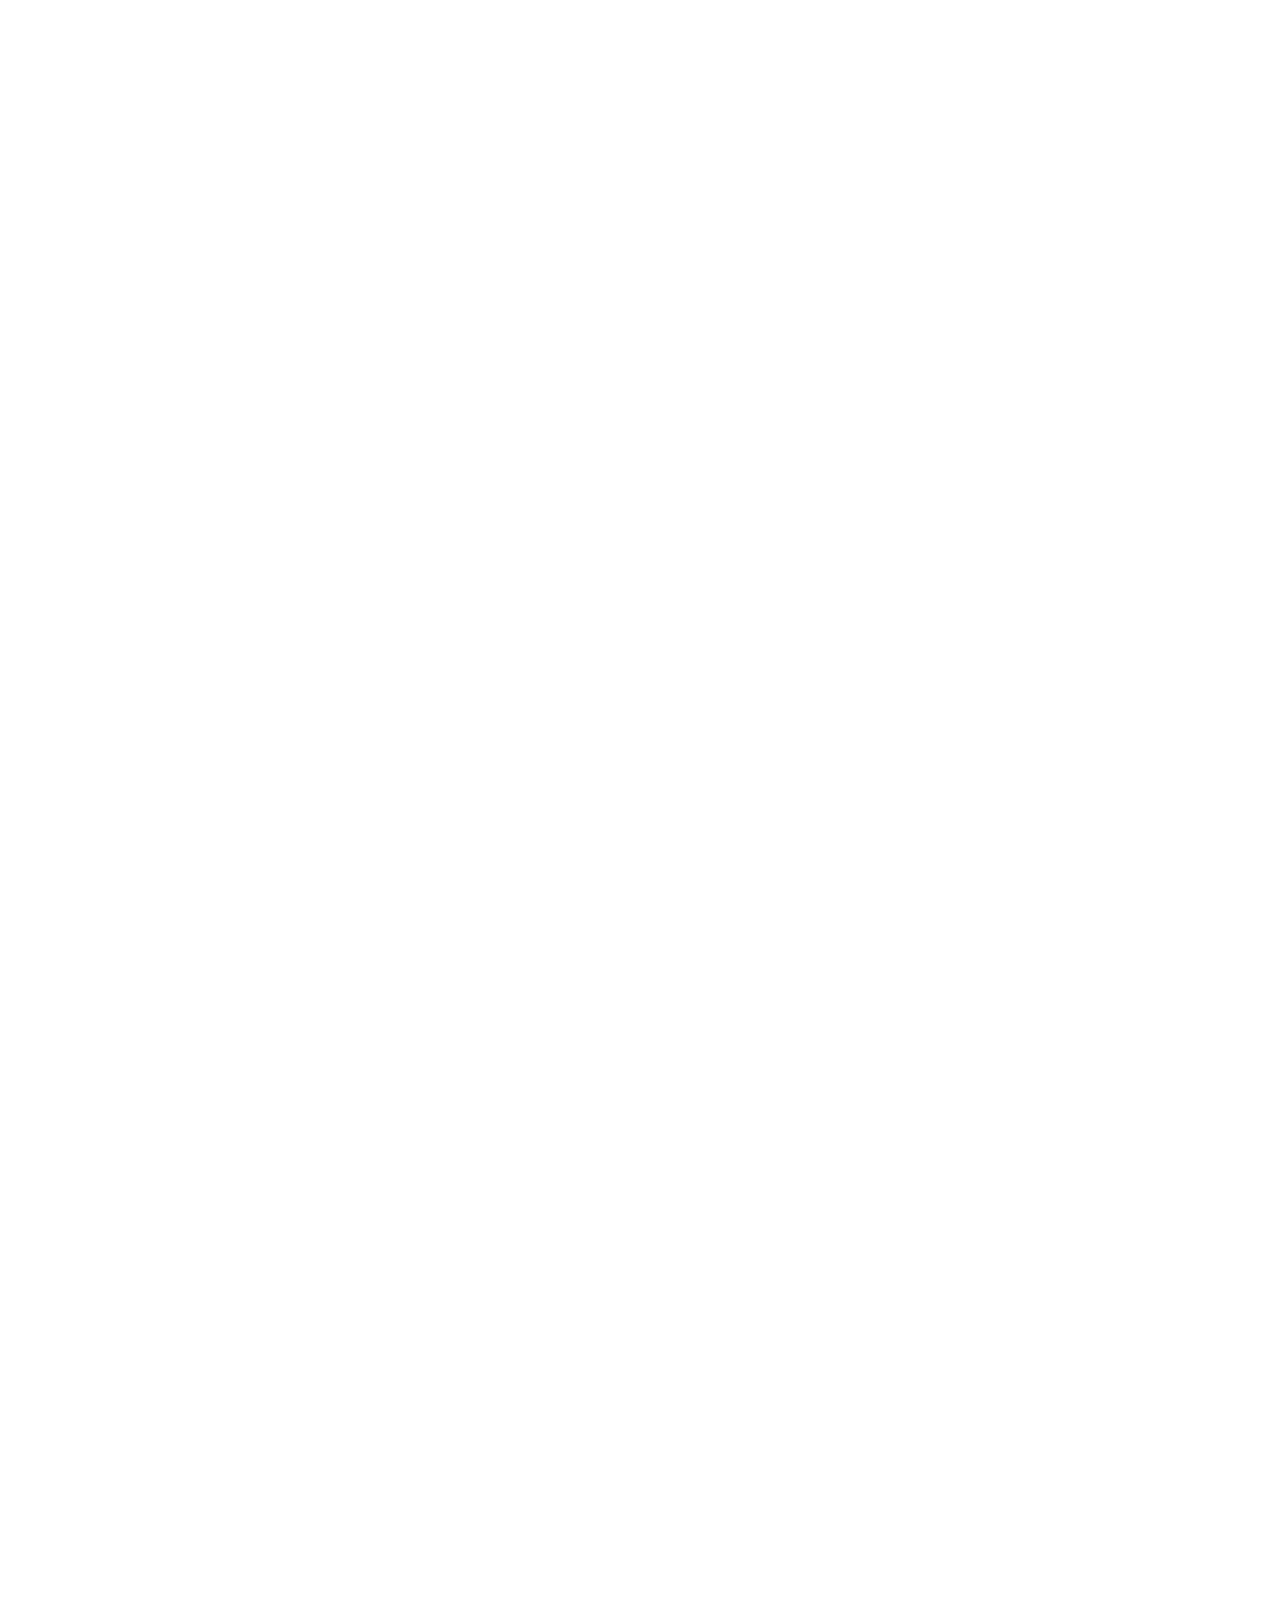
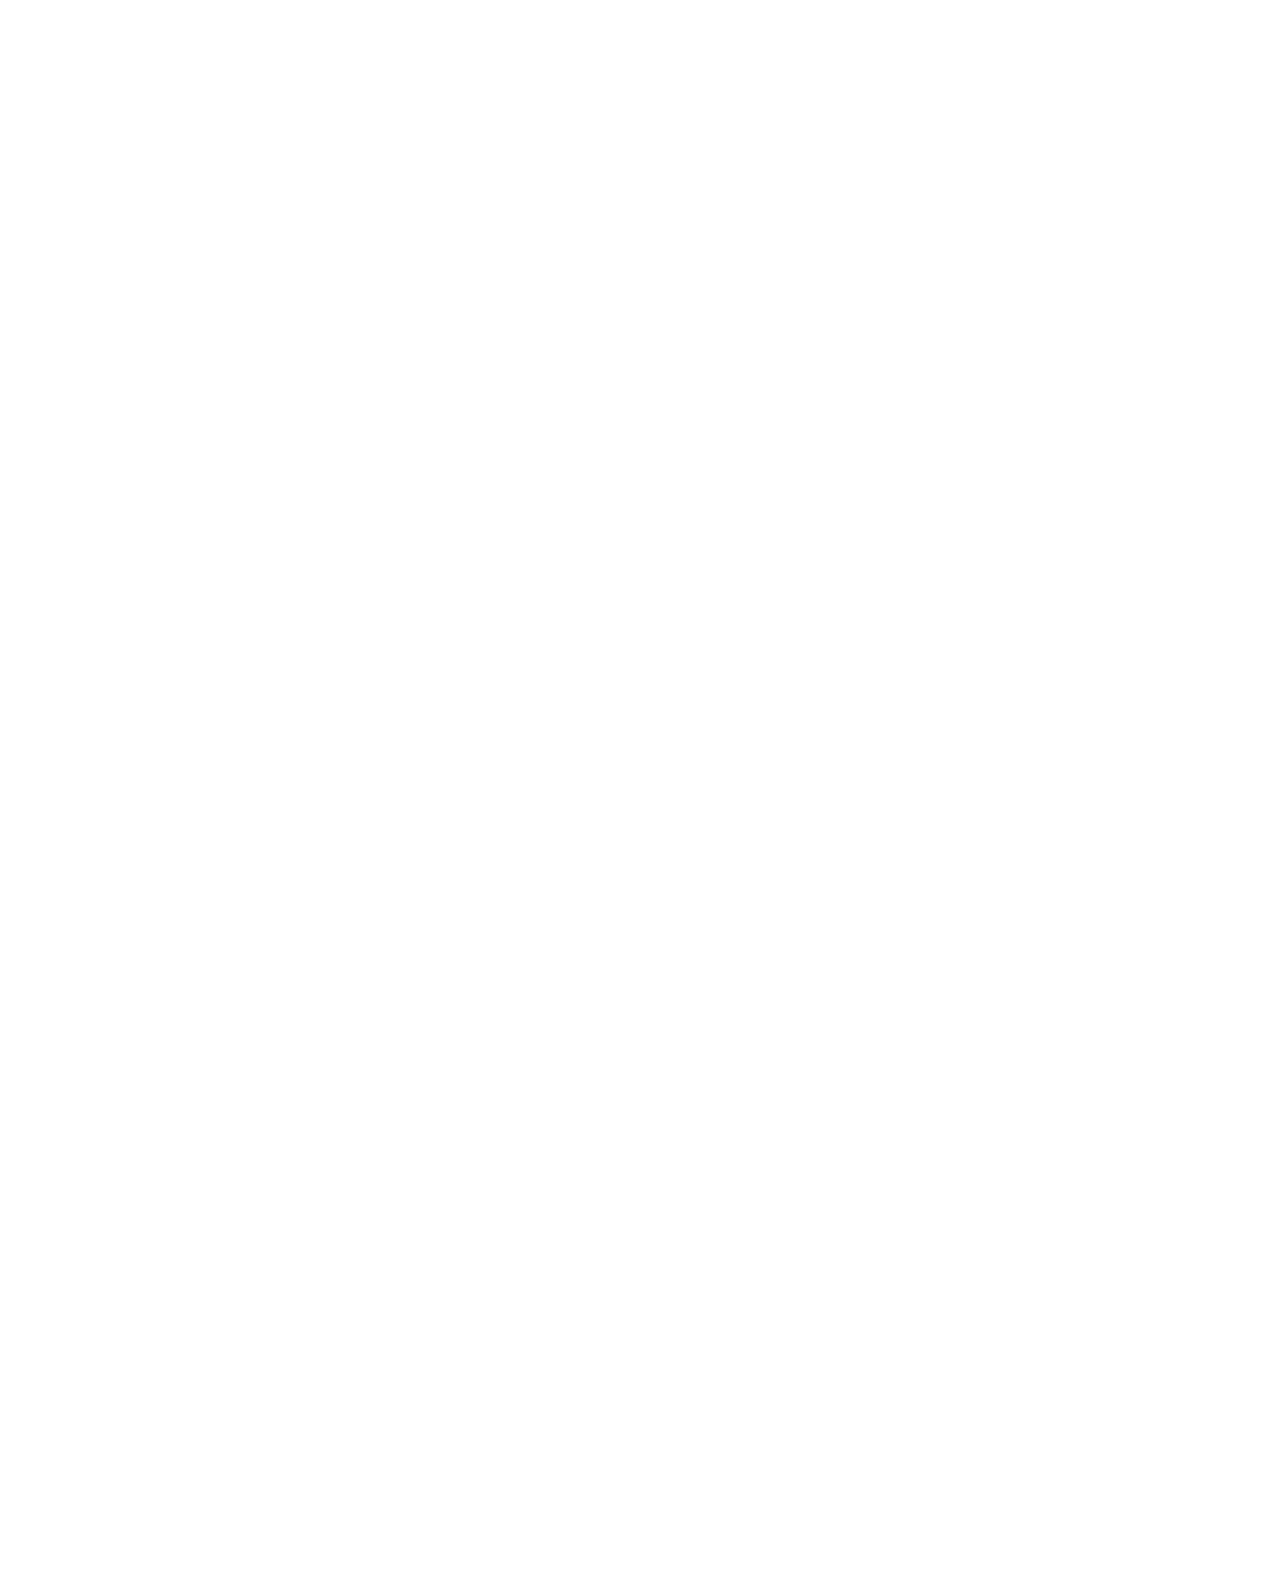
==== commit 517a388a: "Update index.html" ====
--- a/index.html
+++ b/index.html
@@ -51,6 +51,7 @@
           <li><a class="nav-link scrollto" href="#depoimentos">Depoimentos</a></li>
           <li><a class="nav-link scrollto" href="#seguranca">Politica de Segurança</a></li>
           <li><a class="nav-link scrollto" href="termosdeuso.html">Termos de uso</a></li>
+          <li><a class="nav-link scrollto" href="#team">Time</a></li>
           <li><a class="nav-link scrollto" href="login.html">Acessar<i class="bi bi-arrow-right"></i></a></li>
           <li><a class="nav-link scrollto" href="index.html"><img src="./assets/img/flags/brasil.png" alt="portgues" width="25" height="25">&nbsp PT</a></li>
           <li><a class="nav-link scrollto" href="en.html"><img src="./assets/img/flags/united-states.png" alt="ingles" width="25" height="25">&nbsp EN</a></li>
@@ -598,4 +599,4 @@
     crossorigin="anonymous"></script>
 </body>
 
-</html>+</html>
--- a/assets/css/style.css
+++ b/assets/css/style.css
@@ -876,4 +876,18 @@
 
 .contato h2 {
   text-align: center !important;
+}
+
+/*
+Form
+*/
+@media (max-width: 1024px) {
+  div.form-img {
+    display: none !important;
+  }
+}
+
+.cadastre-se {
+  color: #E20450;
+  font-weight: 700;
 }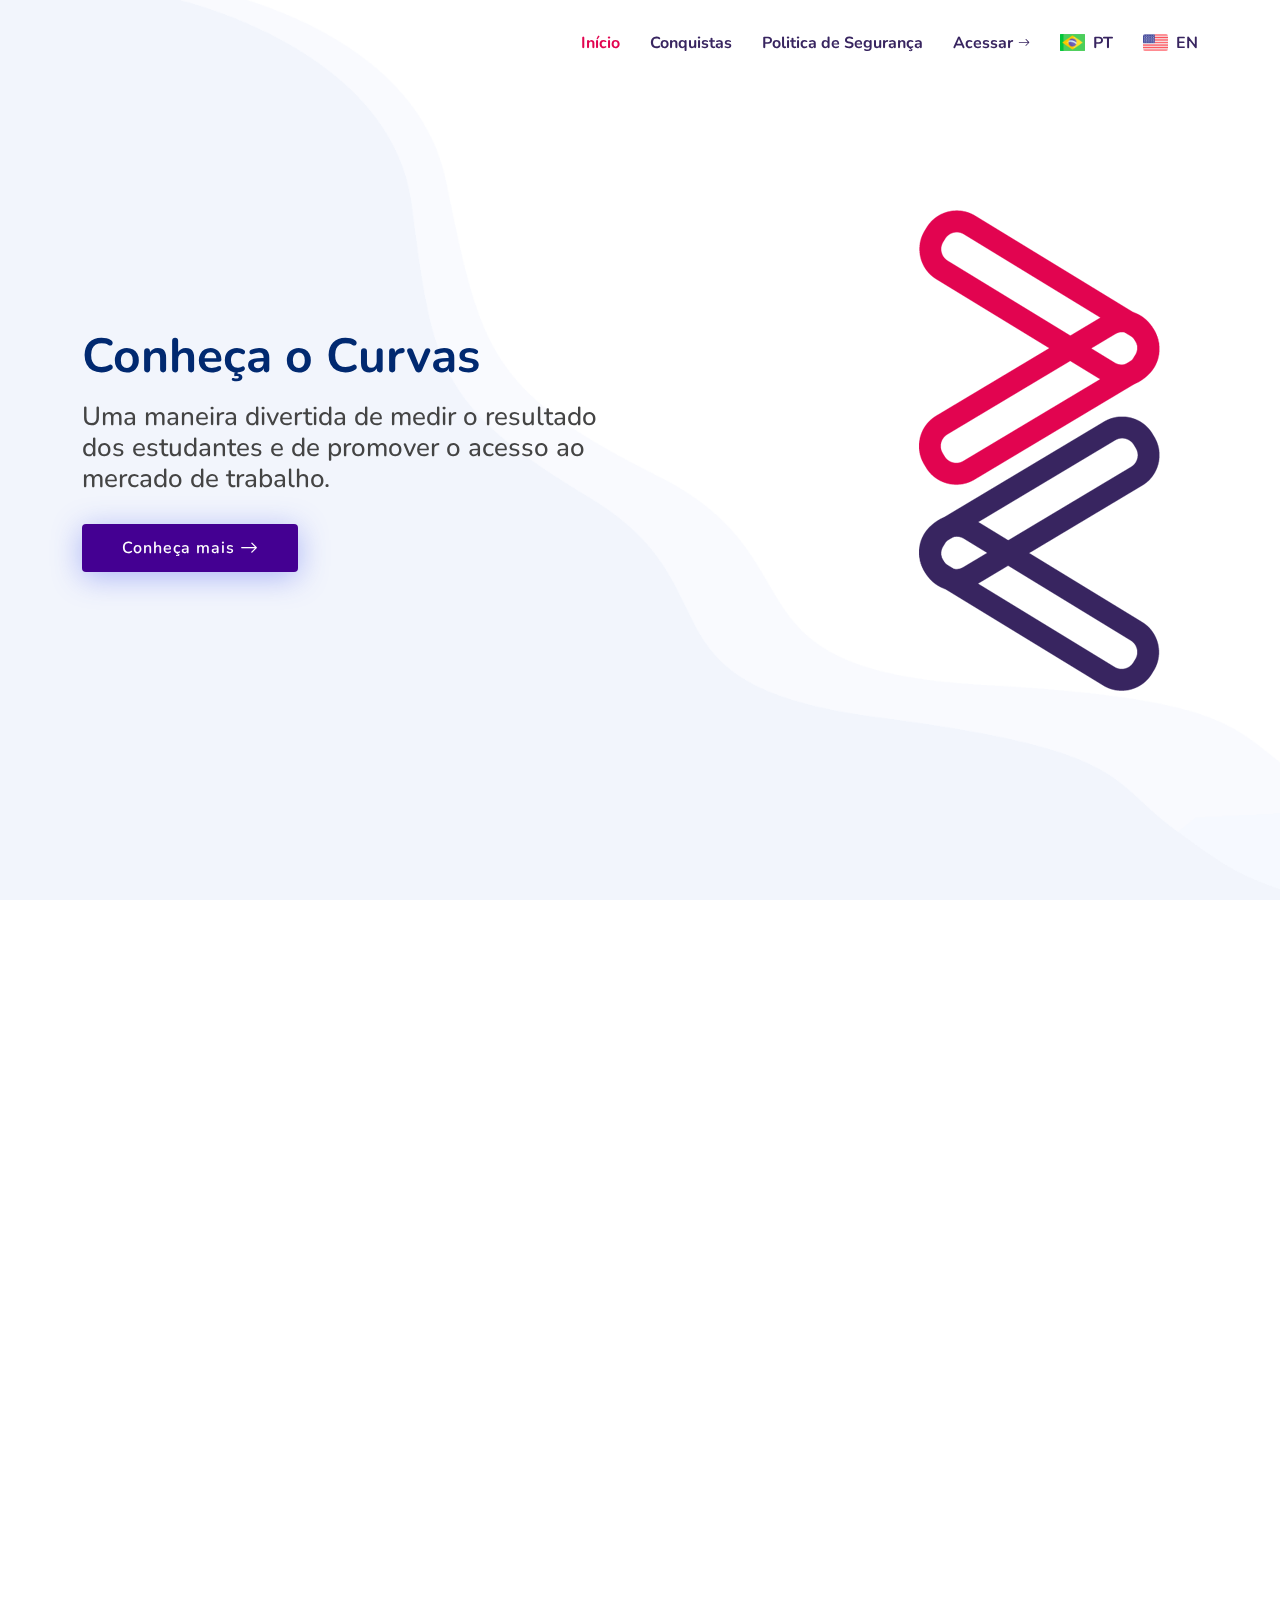
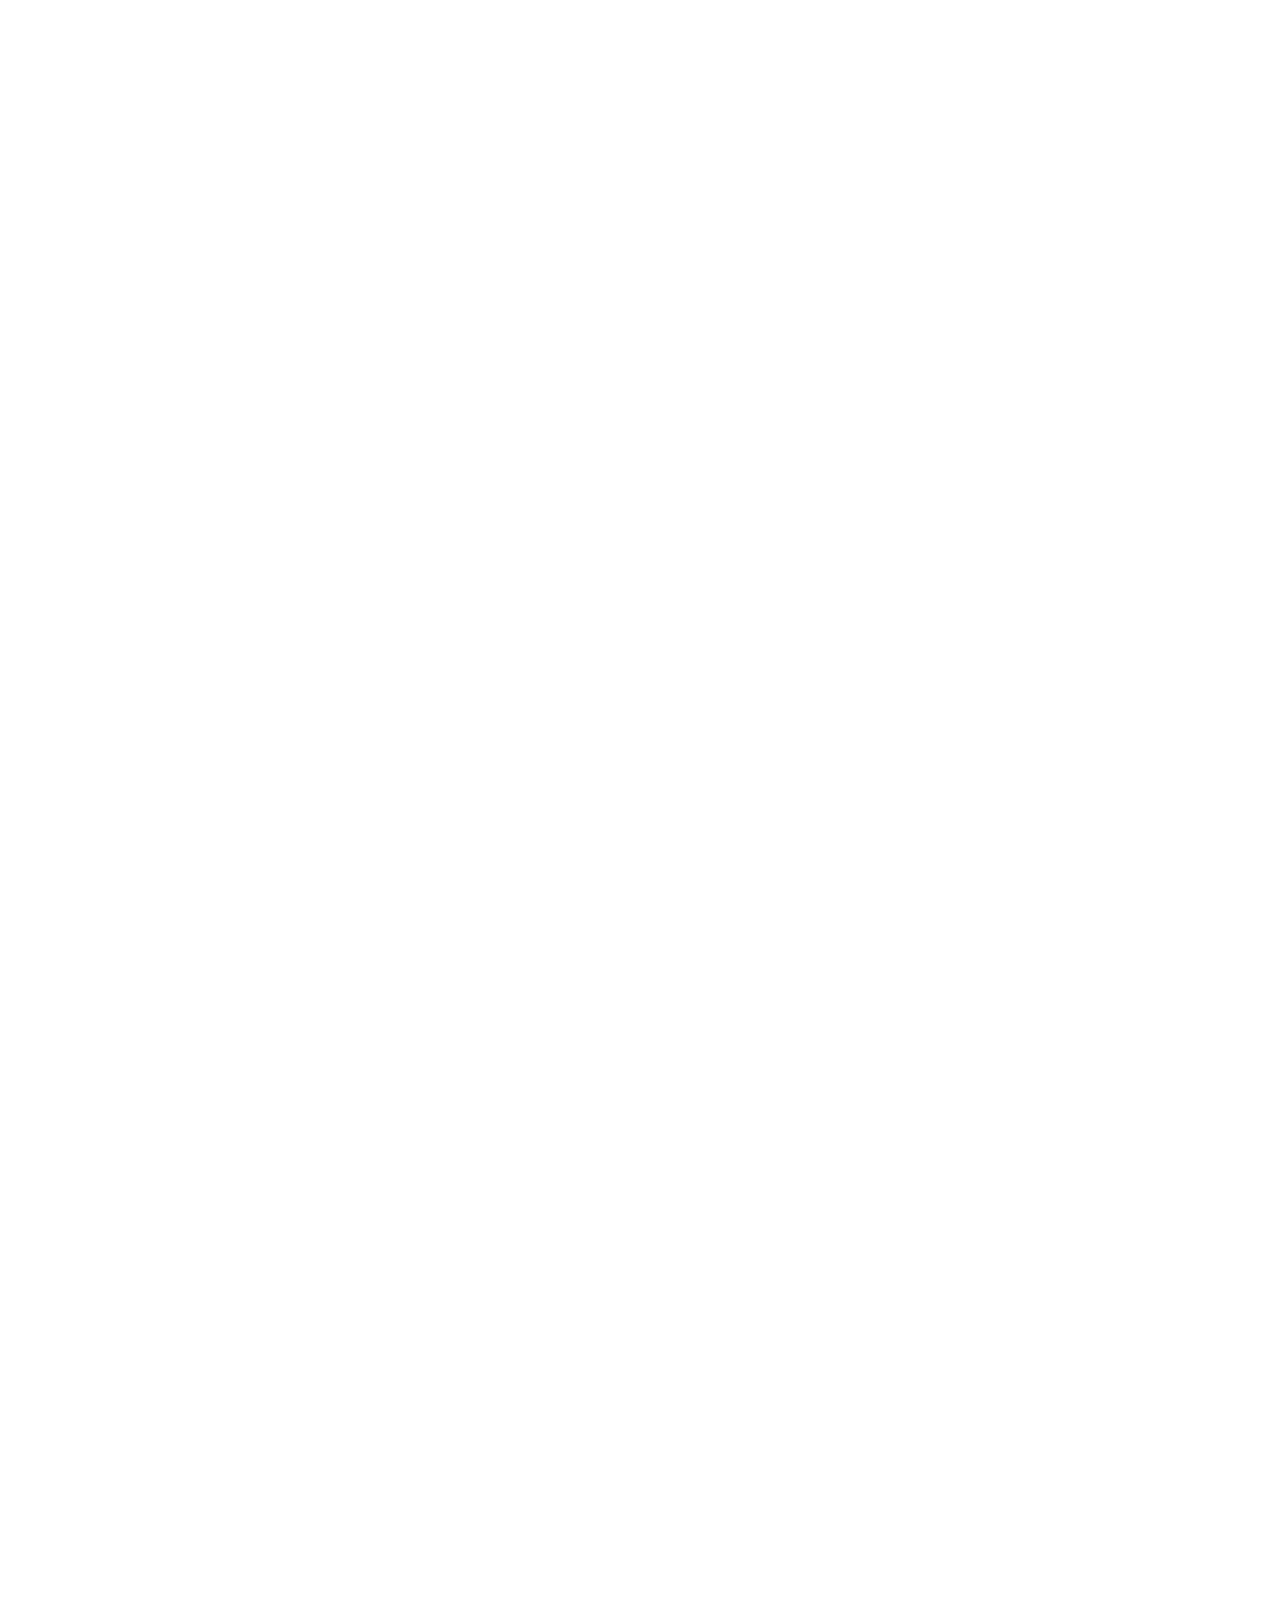
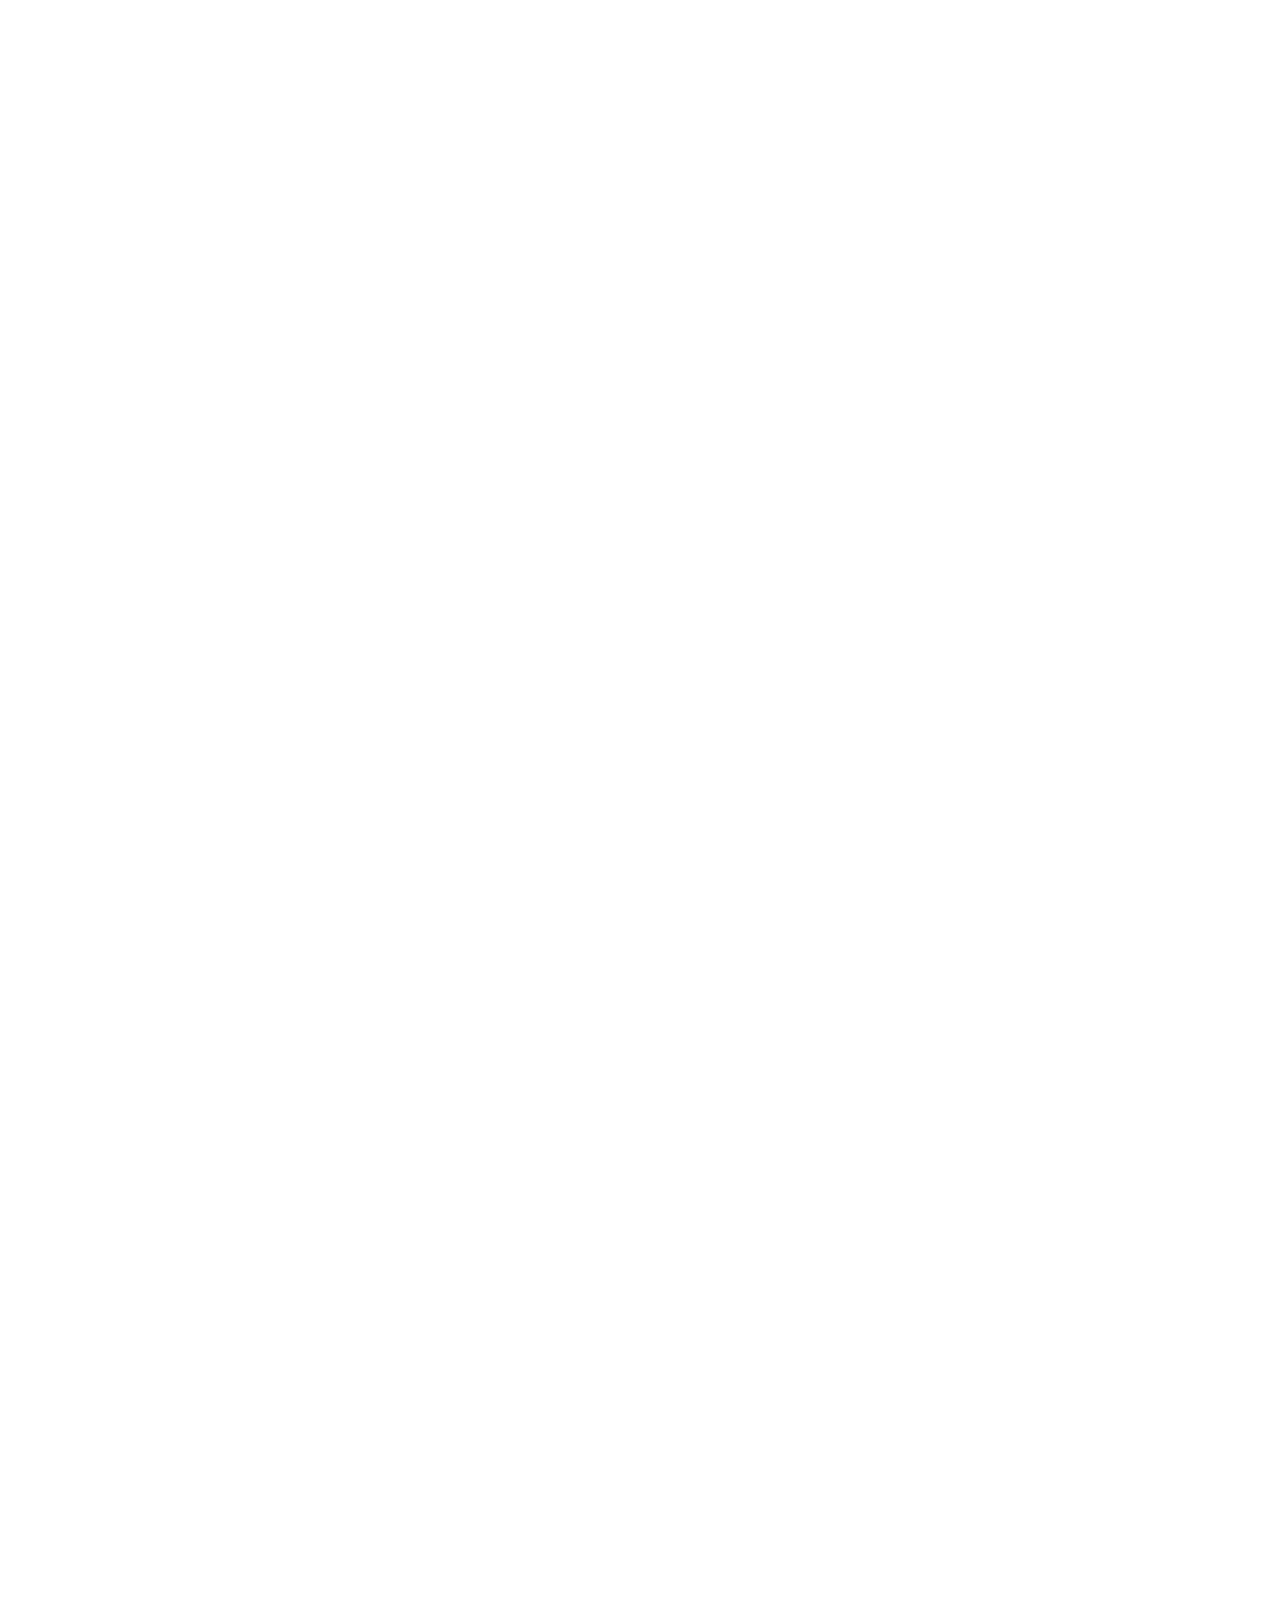
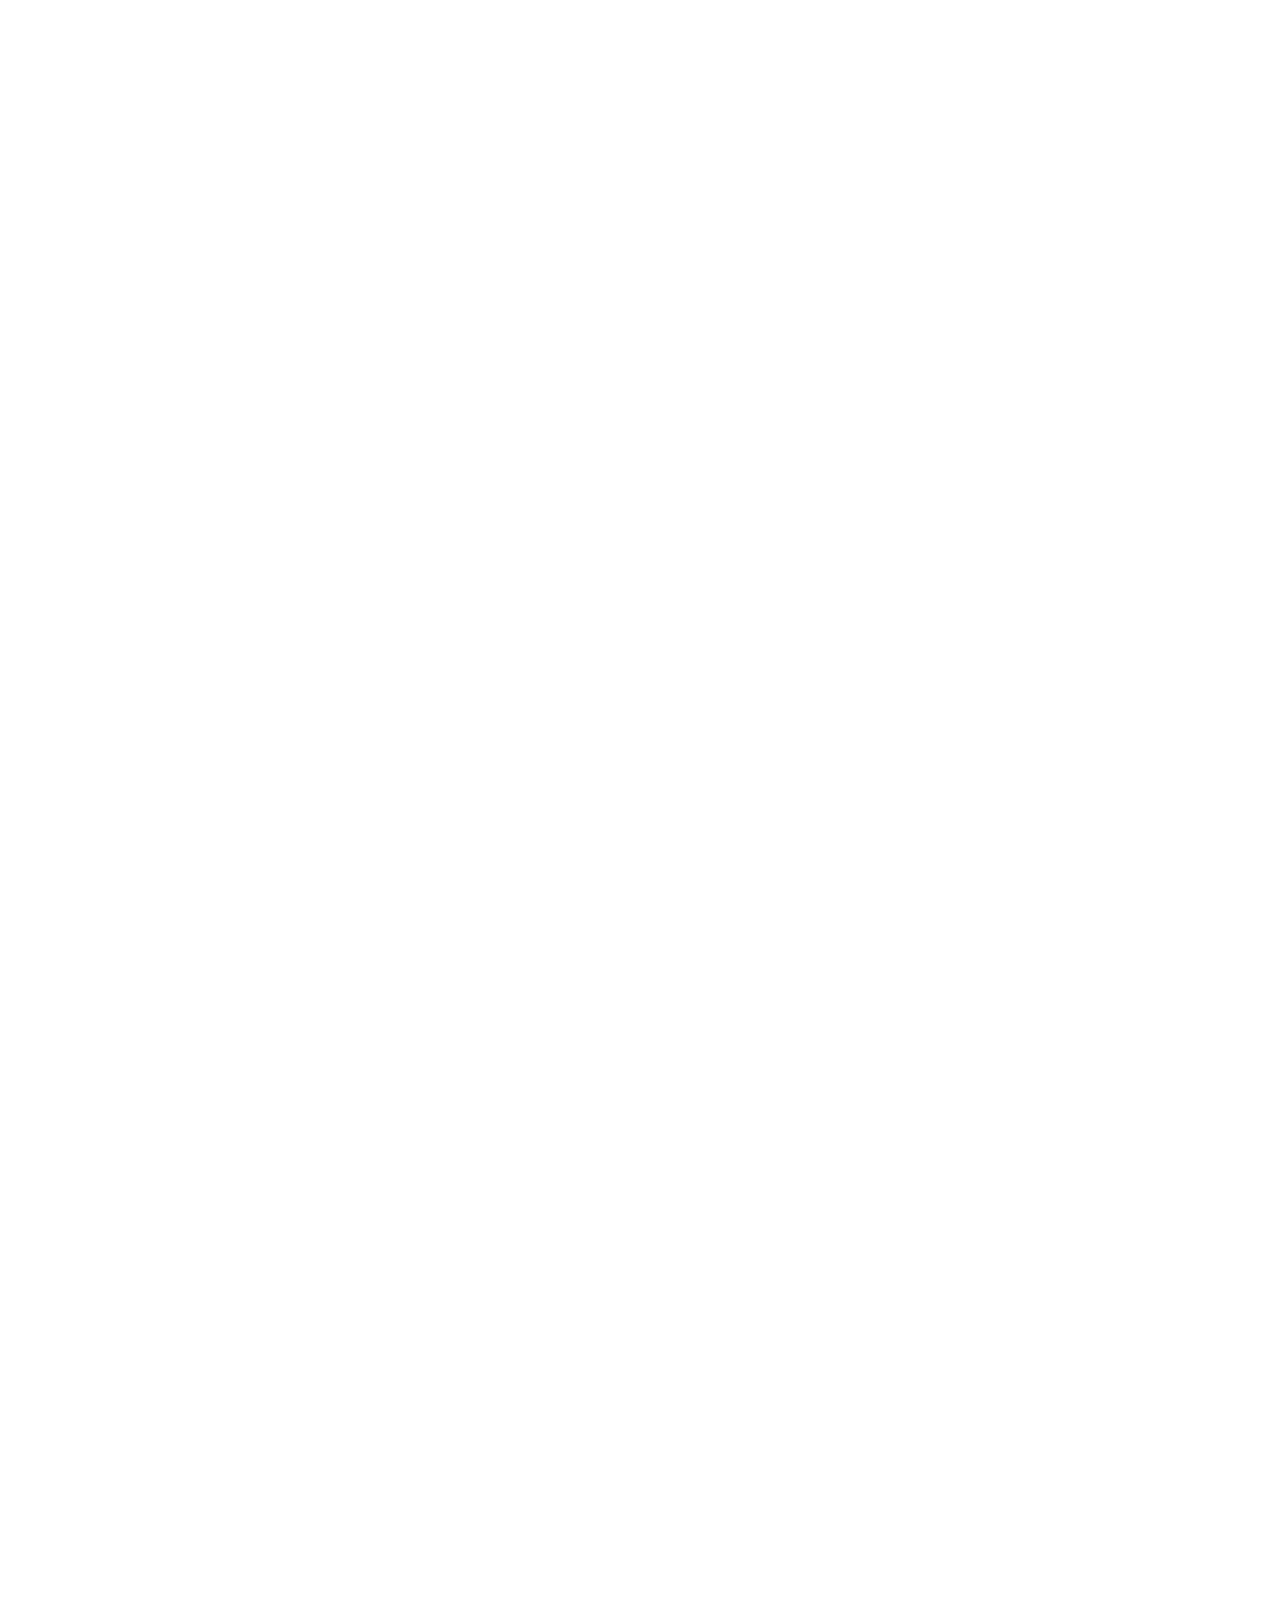
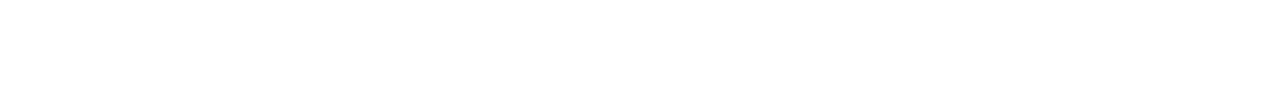
==== commit 7f0f1f40: "Add files via upload" ====
--- a/index.html
+++ b/index.html
@@ -45,13 +45,8 @@
       <nav id="navbar" class="navbar">
         <ul>
           <li><a class="nav-link scrollto active" href="#inicio">Início</a></li>
-          <li><a class="nav-link scrollto" href="#Pitch">Pitch</a></li>
-          <li><a class="nav-link scrollto" href="#funcionalidade">Sobre</a></li>
           <li><a class="nav-link scrollto" href="#conquistas">Conquistas</a></li>
-          <li><a class="nav-link scrollto" href="#depoimentos">Depoimentos</a></li>
           <li><a class="nav-link scrollto" href="#seguranca">Politica de Segurança</a></li>
-          <li><a class="nav-link scrollto" href="termosdeuso.html">Termos de uso</a></li>
-          <li><a class="nav-link scrollto" href="#team">Time</a></li>
           <li><a class="nav-link scrollto" href="login.html">Acessar<i class="bi bi-arrow-right"></i></a></li>
           <li><a class="nav-link scrollto" href="index.html"><img src="./assets/img/flags/brasil.png" alt="portgues" width="25" height="25">&nbsp PT</a></li>
           <li><a class="nav-link scrollto" href="en.html"><img src="./assets/img/flags/united-states.png" alt="ingles" width="25" height="25">&nbsp EN</a></li>
@@ -256,24 +251,22 @@
                 </div>
 
               </div>
-            </div>
-
+
+              <h2 class="p-3">Palestras</h2>
             <div class="container" data-aos="fade-up">
               <div class="row gx-0">
                 <div class="col-lg-6 d-flex flex-column justify-content-center" data-aos="zoom-out"
                   data-aos-delay="200">
-                  <img src="./assets/img/conquistas/pitchWeek.png" class="img-conquista" alt="..." class="img-thumbnail"
+                  <img src="./assets/img/palestras/mdb.png" class="img-conquista" alt="..." class="img-thumbnail"
                     width="300px">
                 </div>
 
                 <div class="col-lg-6 d-flex align-items-center conq-b" data-aos="fade-up" data-aos-delay="200">
-                  Criado em 2019, o Pitch Week é um evento realizado pelo Hub Salvador e idealizado para conectar
-                  startups a investidores nacionais e internacionais.Nós do Curvas, fomos selecionados na fase ideação
-                  que acontece dia 6 de dezembro em Salvador na Bahia. Vamos ter nossa primeira rodada de negócios, algo
-                  surpreendente para tão pouco tempo de startup. Vamos ver no que vai dar, aprender e crescer.
-                </div>
-
-              </div>
+                  Fomos convidado pelo MDB para apresentarmos o Curvas na 5º Edição do Trabalho em Foco, que tem o tema "O que esperar para 2022?". Que tal esperar uma tecnologia que possa colaborar com a educação, atendendo a 4º Meta da ODS (Educação de Qualidade) e ainda colaborar com PNE (Plano Nacional de Educação). No evento vamos ter a presença de diversos políticos do Brasil, representantes educacionais e outras pessoas que querem fazer a diferença em 2022. Vamos juntos, trabalhar na retomada de nosso país!
+                </div>
+
+              </div>
+              
             </div>
           </header>
         </div>
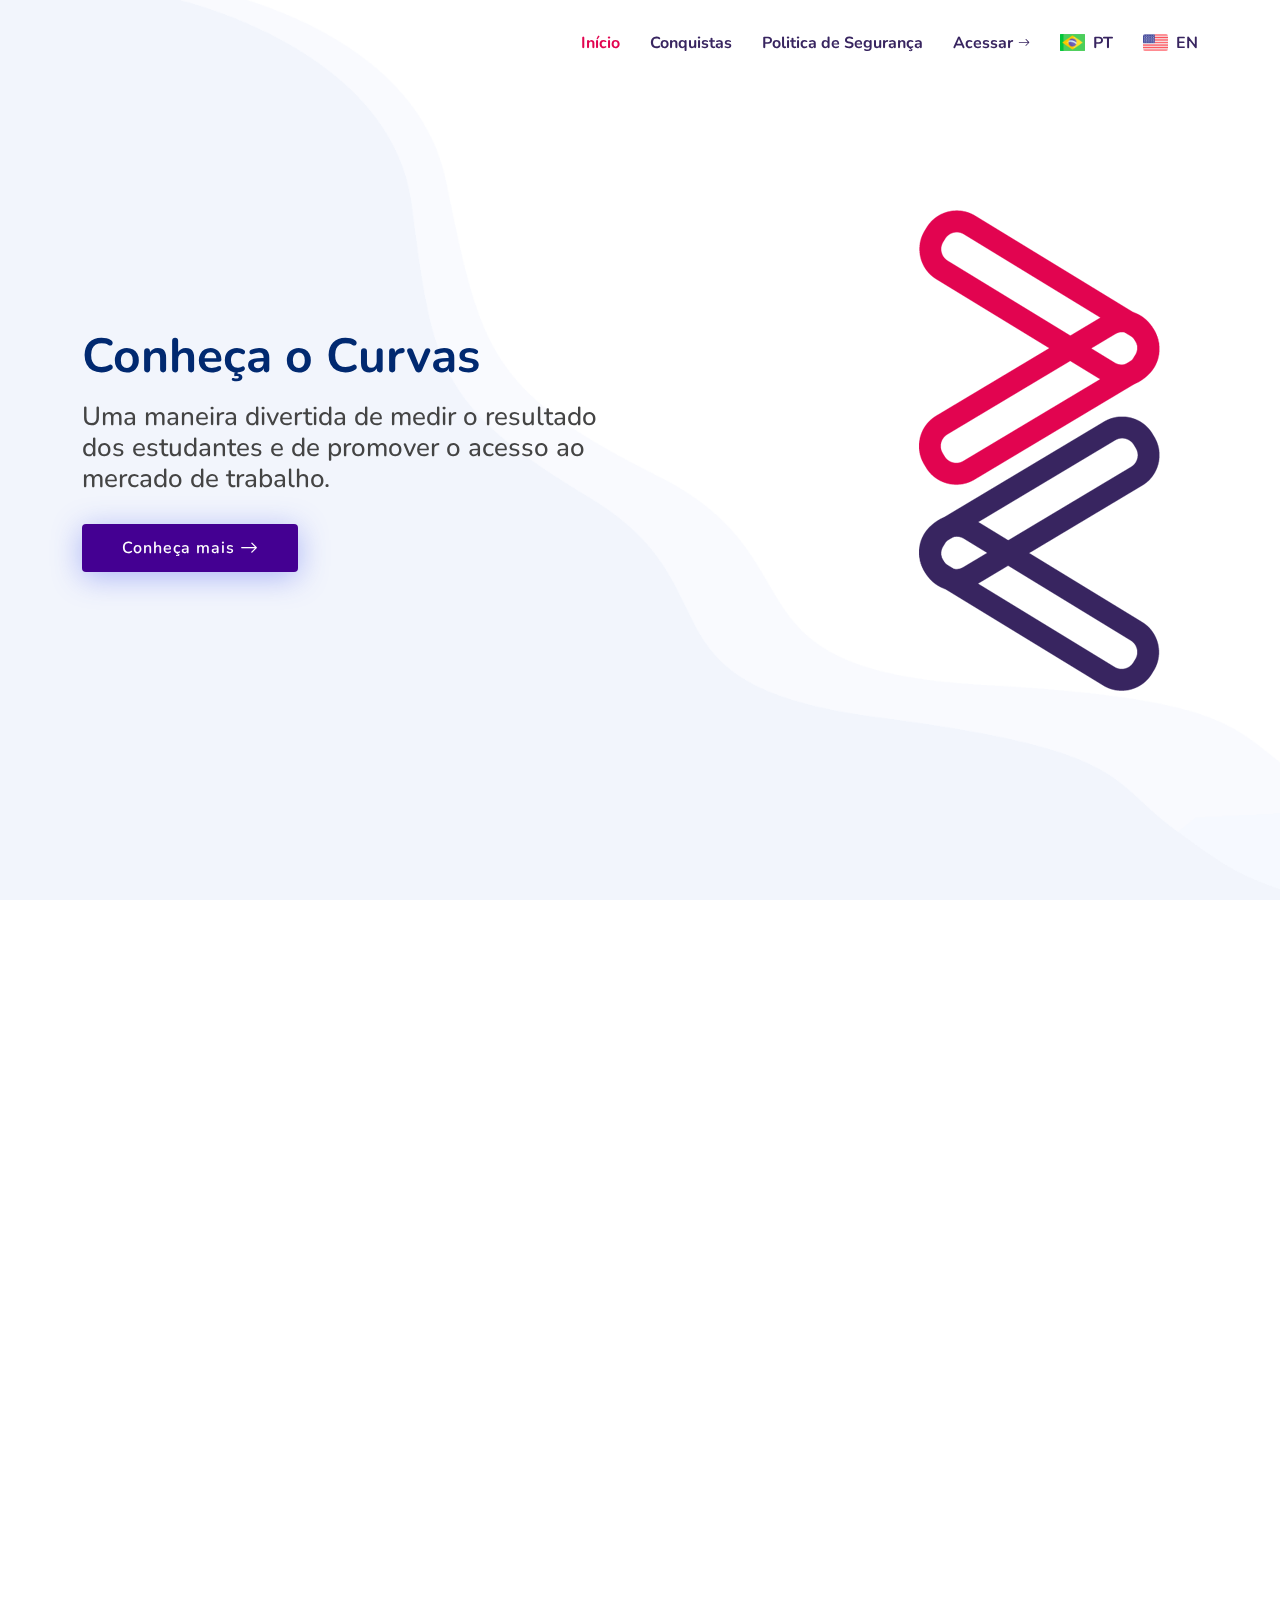
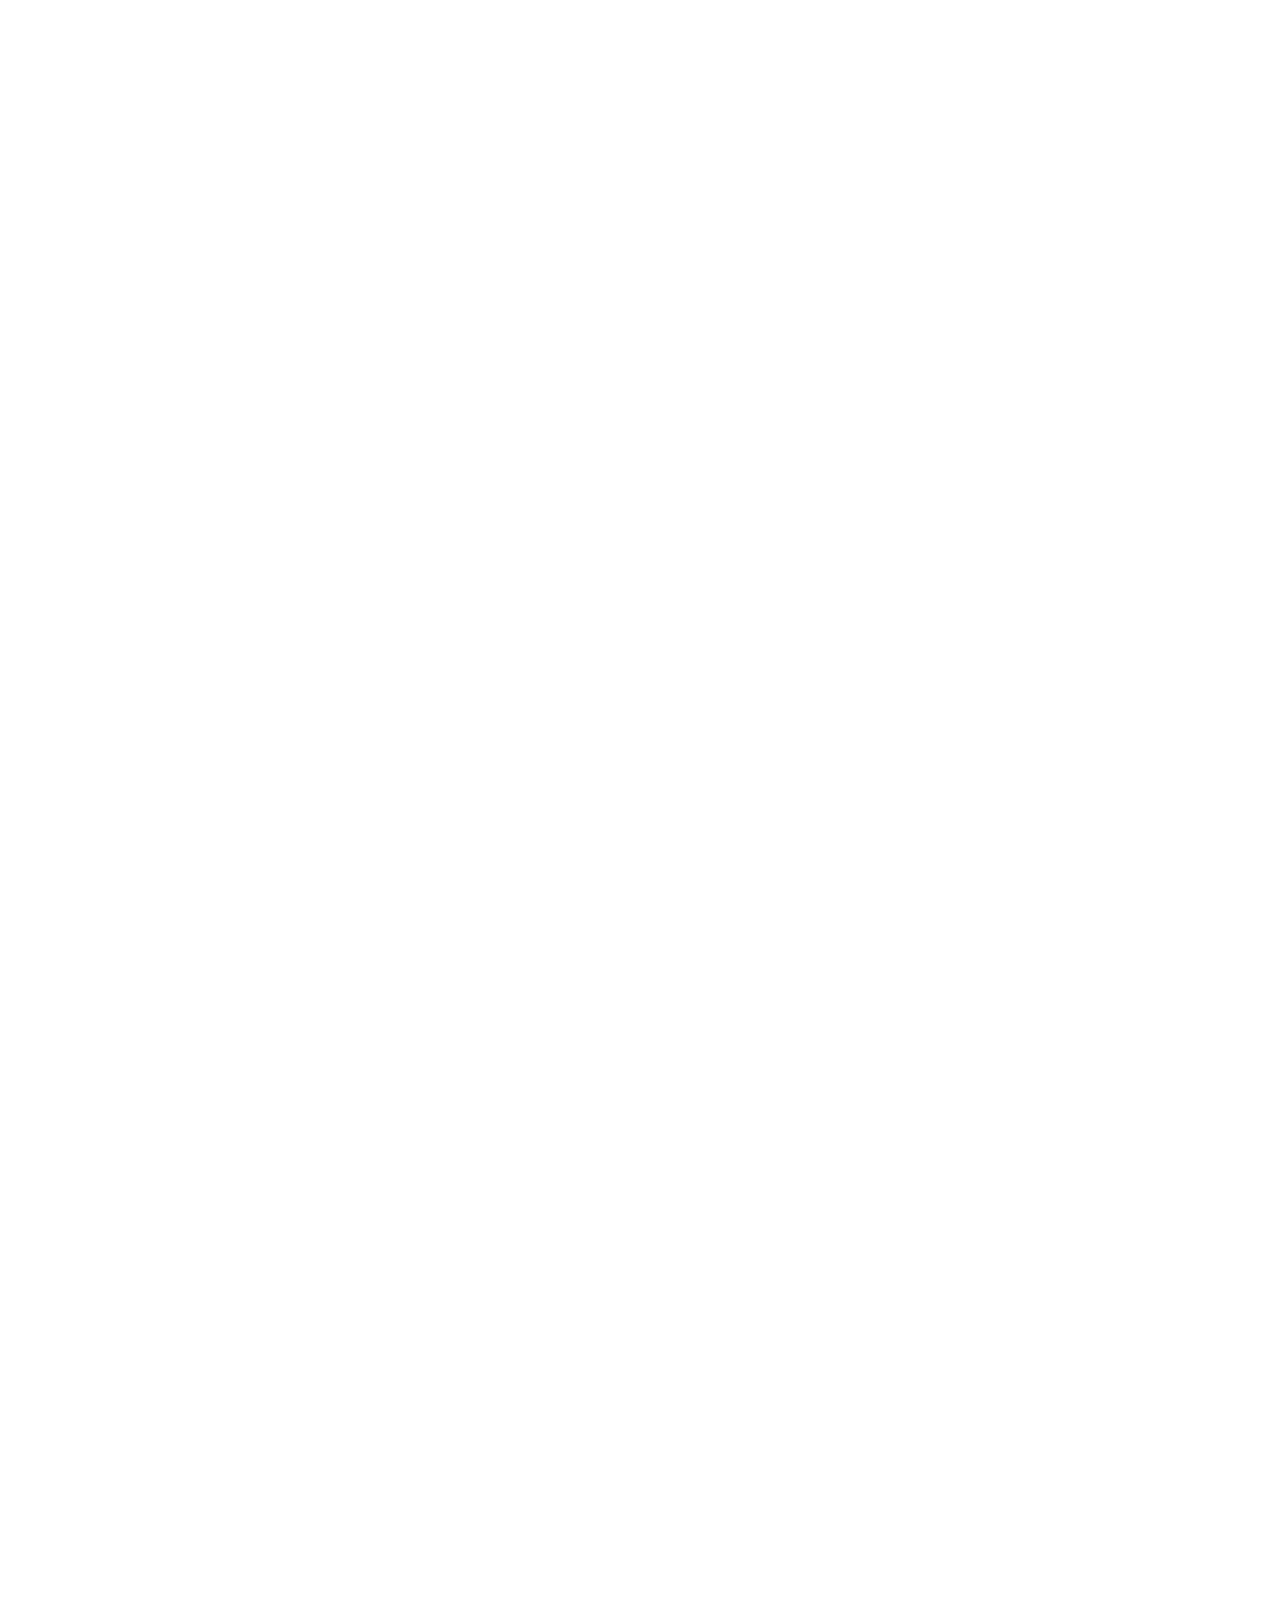
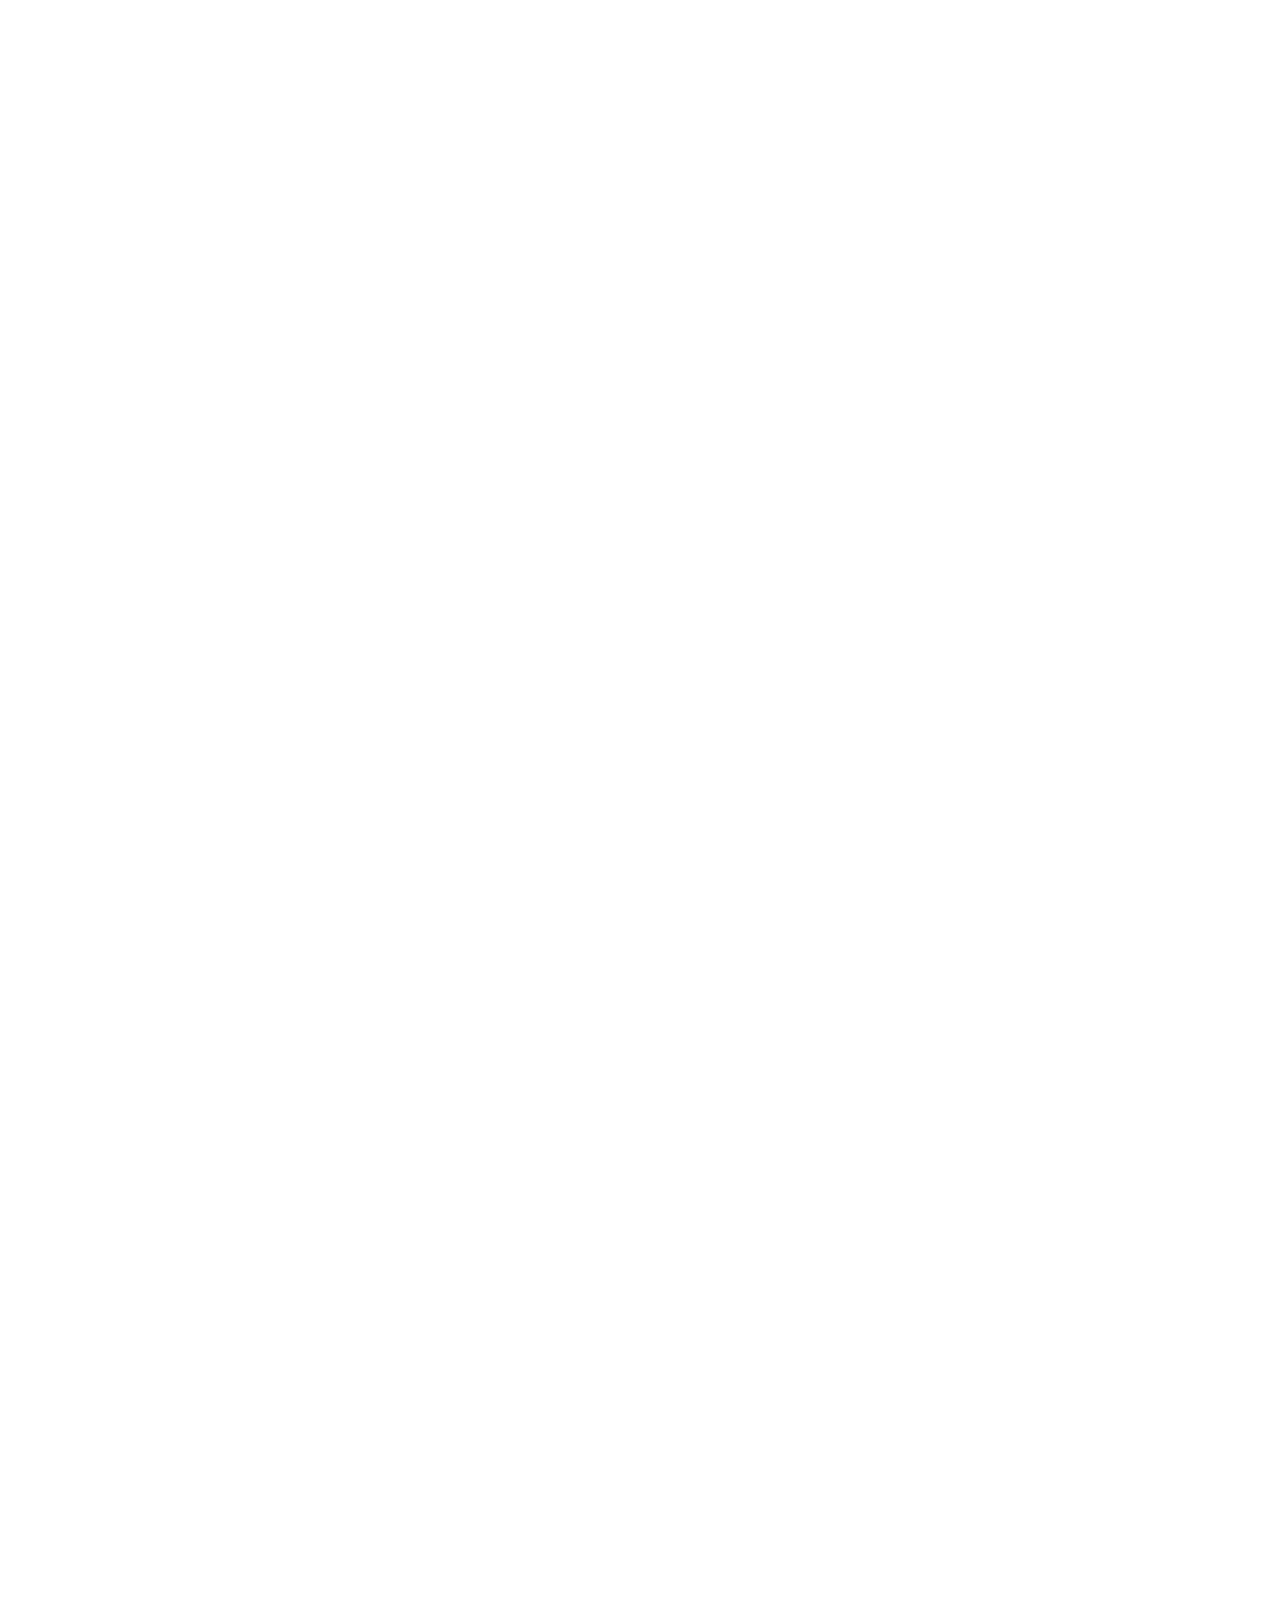
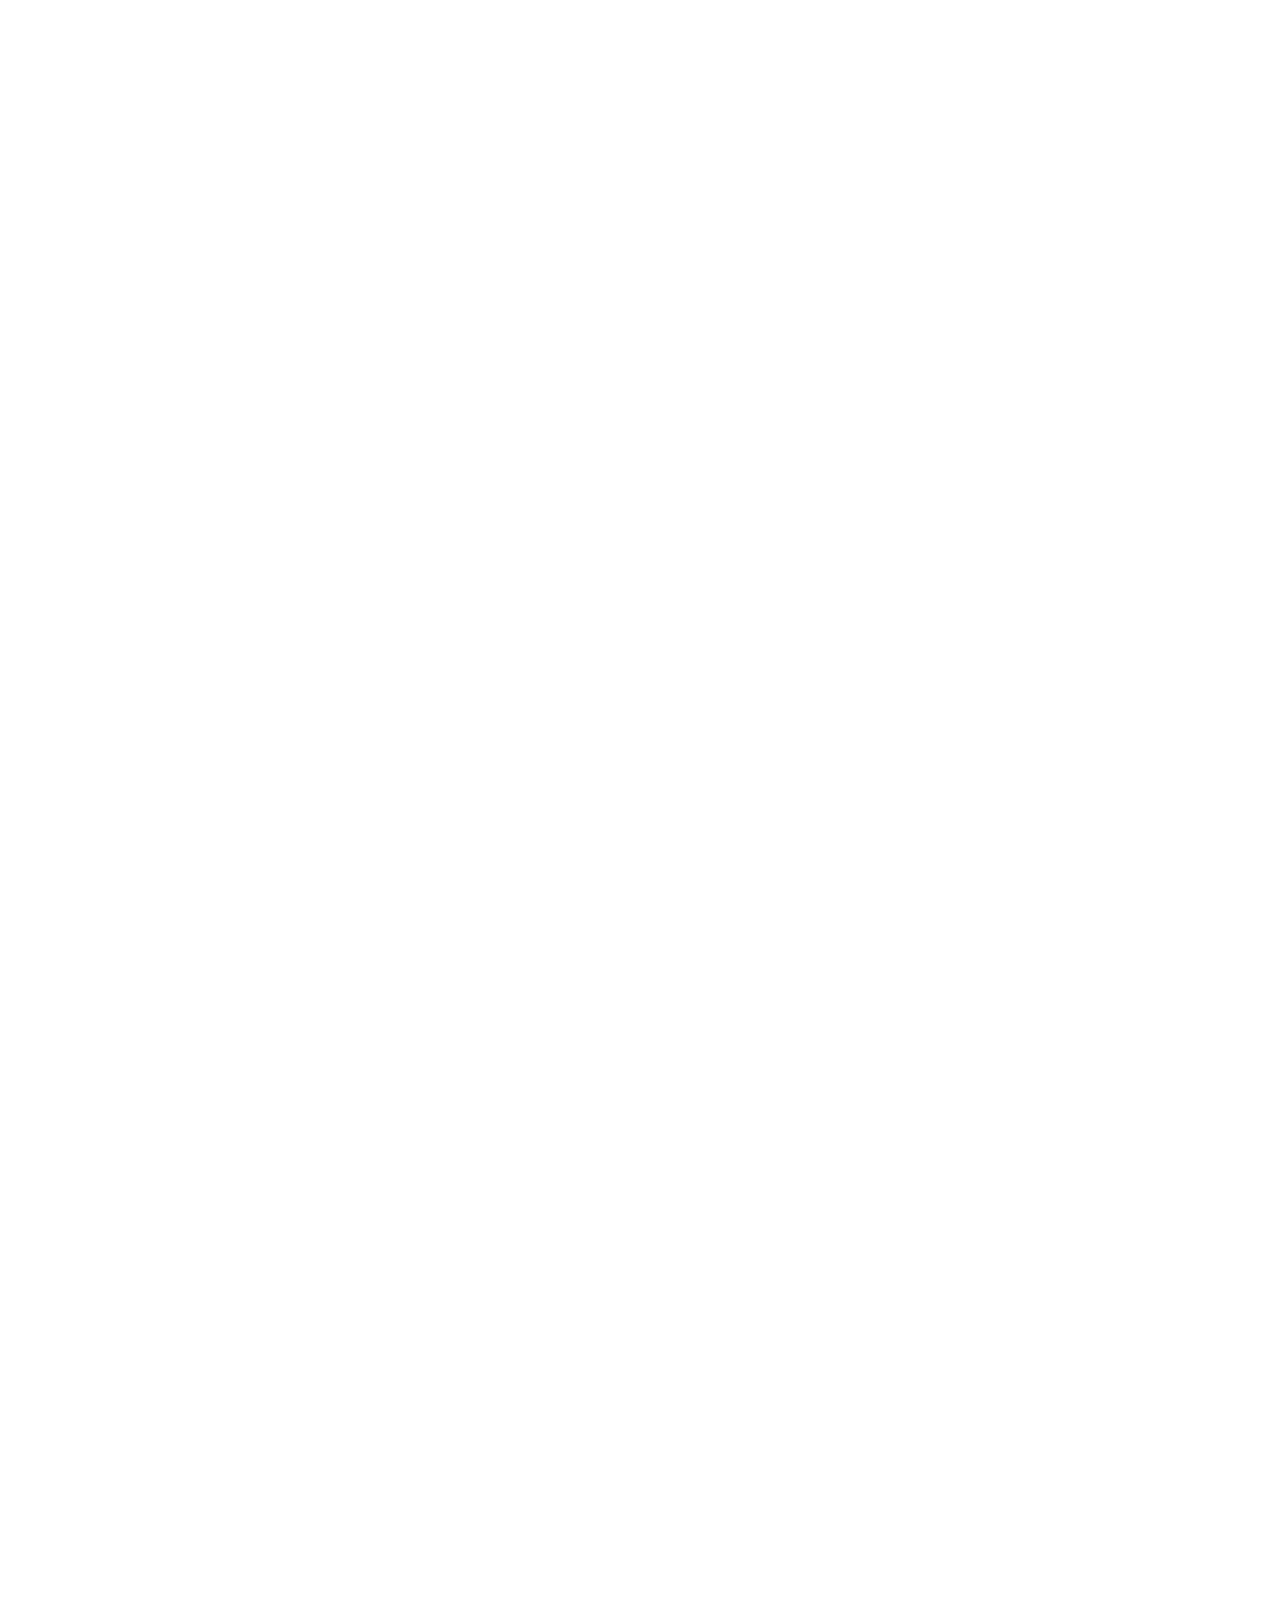
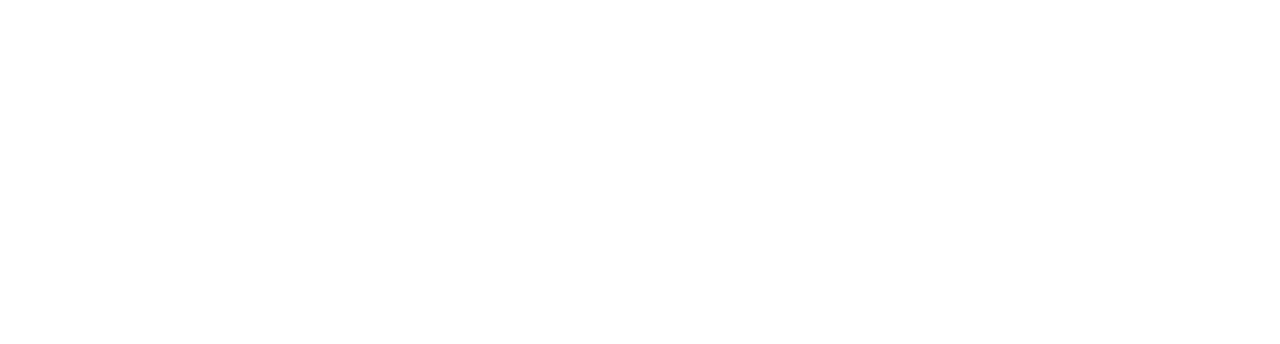
==== commit 1c08959c: "jj" ====
--- a/index.html
+++ b/index.html
@@ -252,6 +252,23 @@
 
               </div>
 
+              <div class="container" data-aos="fade-up">
+                <div class="row gx-0">
+                  <div class="col-lg-6 d-flex flex-column justify-content-center" data-aos="zoom-out"
+                    data-aos-delay="200">
+                    <img src="./assets/img/conquistas/pitchWeek.png" class="img-conquista" alt="..." class="img-thumbnail"
+                      width="300px">
+                  </div>
+  
+                  <div class="col-lg-6 d-flex align-items-center conq-b" data-aos="fade-up" data-aos-delay="200">
+                    Criada em 2019, a Pitch Week é um evento realizado pelo Hub Salvador e pensado para conectar
+                     startups, investidores nacionais e internacionais. Nós, de Curvas, fomos selecionados na fase de ideação.
+                     que acontece no dia 6 de dezembro em Salvador, Bahia. Vamos fazer nossa primeira rodada de negócios, algo
+                     desejável para um tempo de inicialização tão curto. Vamos ver o que é preciso, aprender e crescer.
+                  </div>
+  
+                </div>
+
               <h2 class="p-3">Palestras</h2>
             <div class="container" data-aos="fade-up">
               <div class="row gx-0">
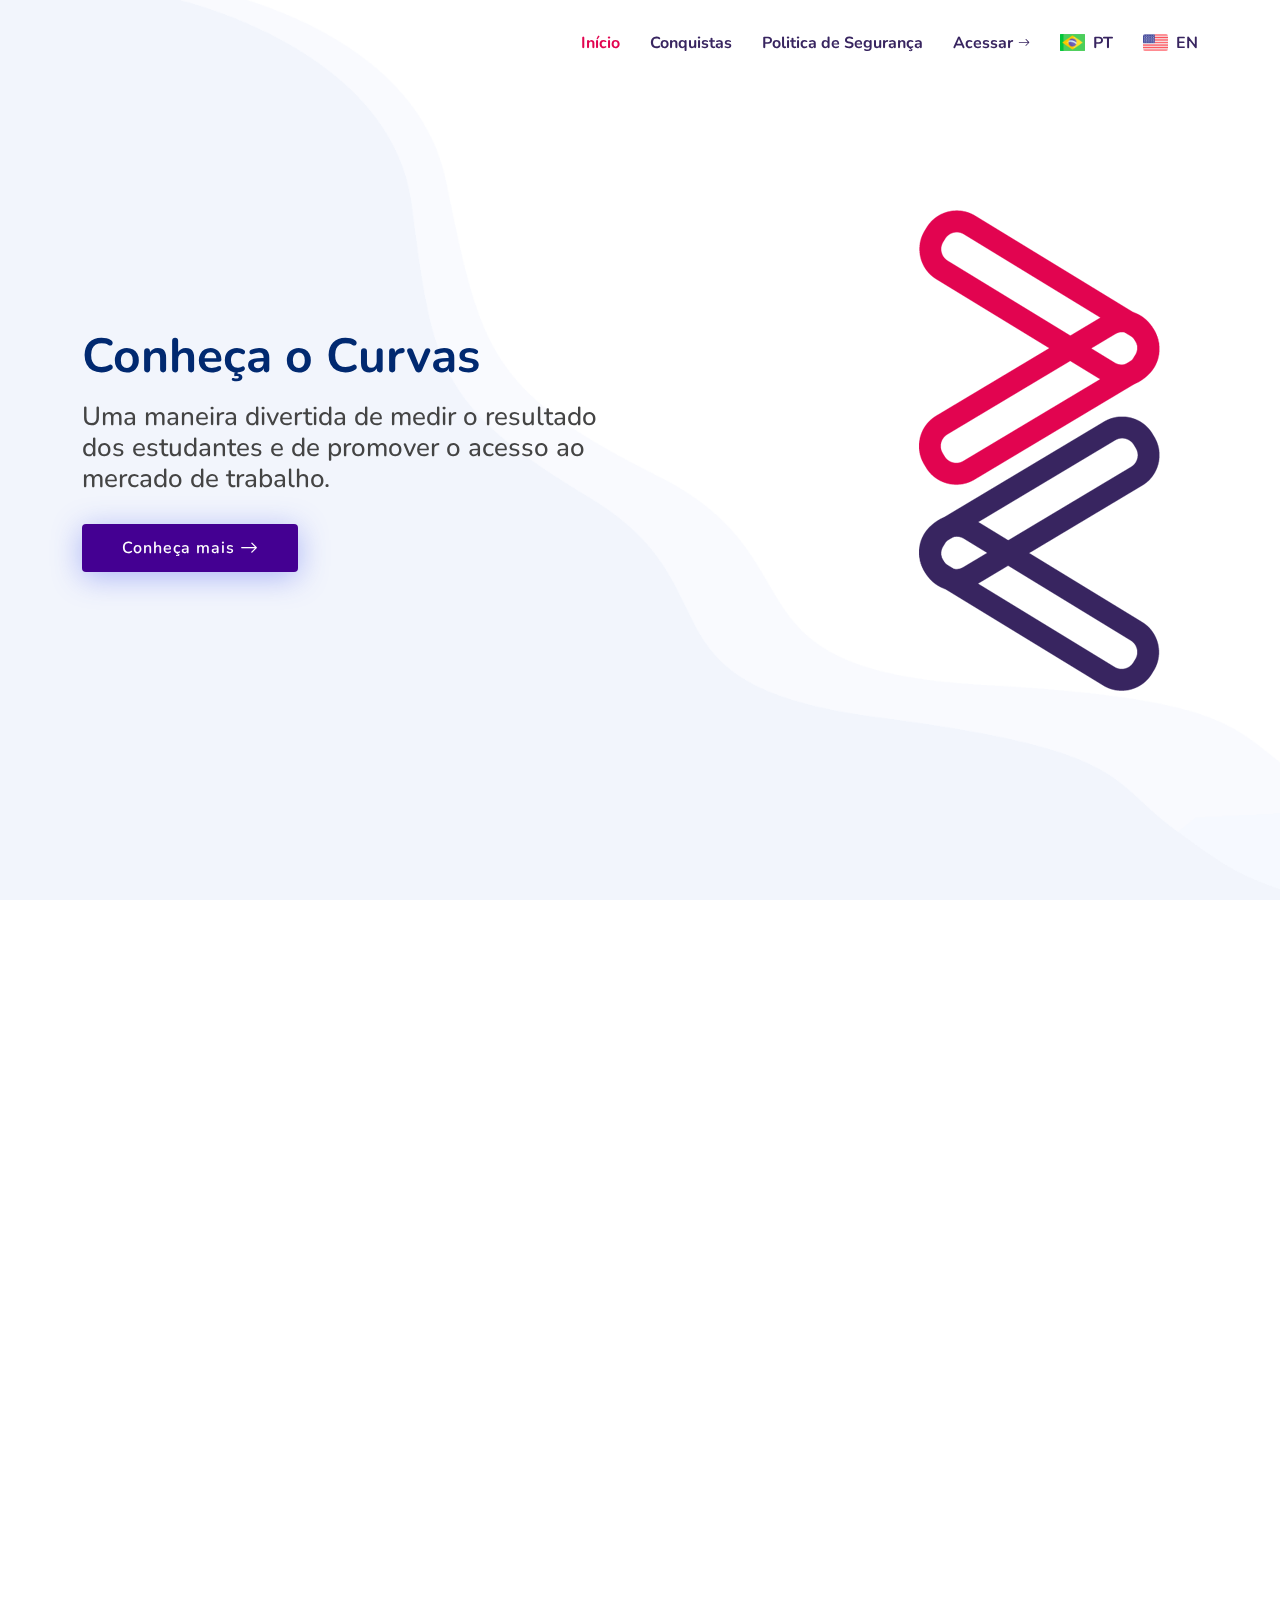
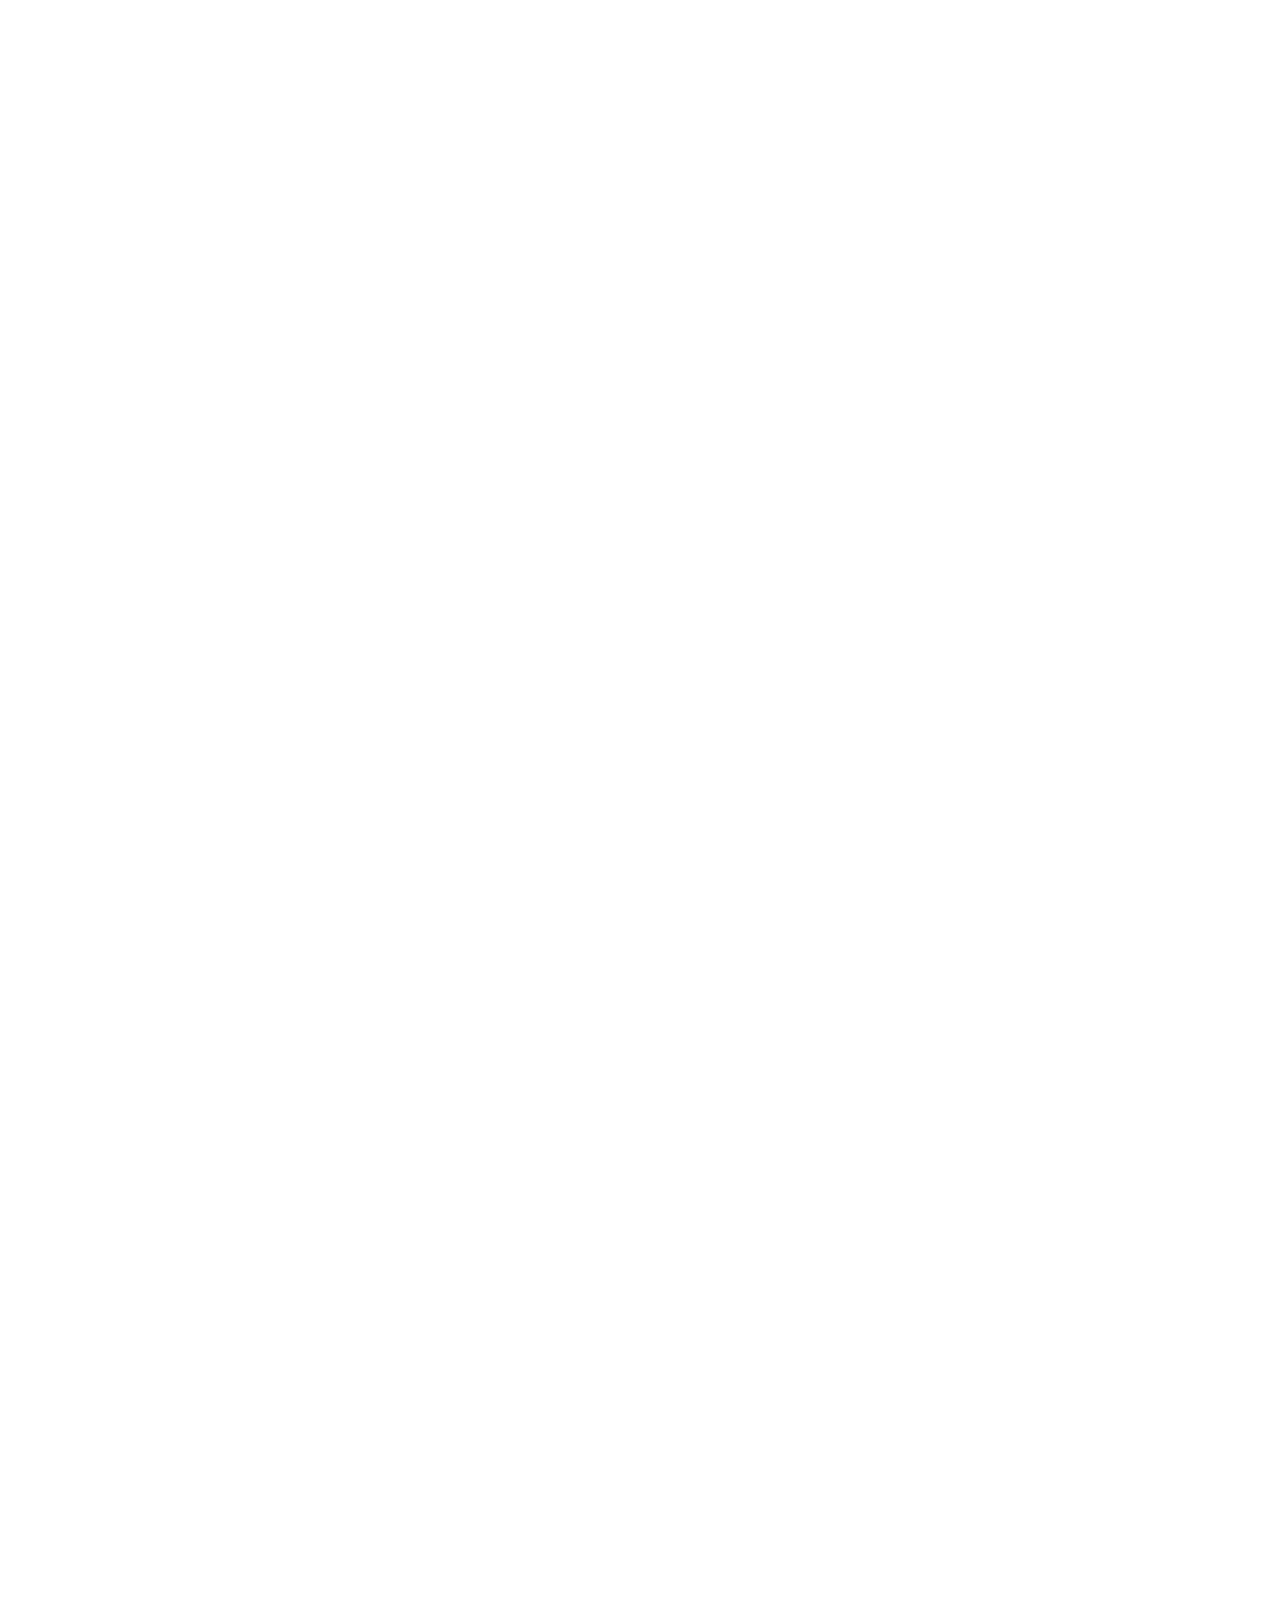
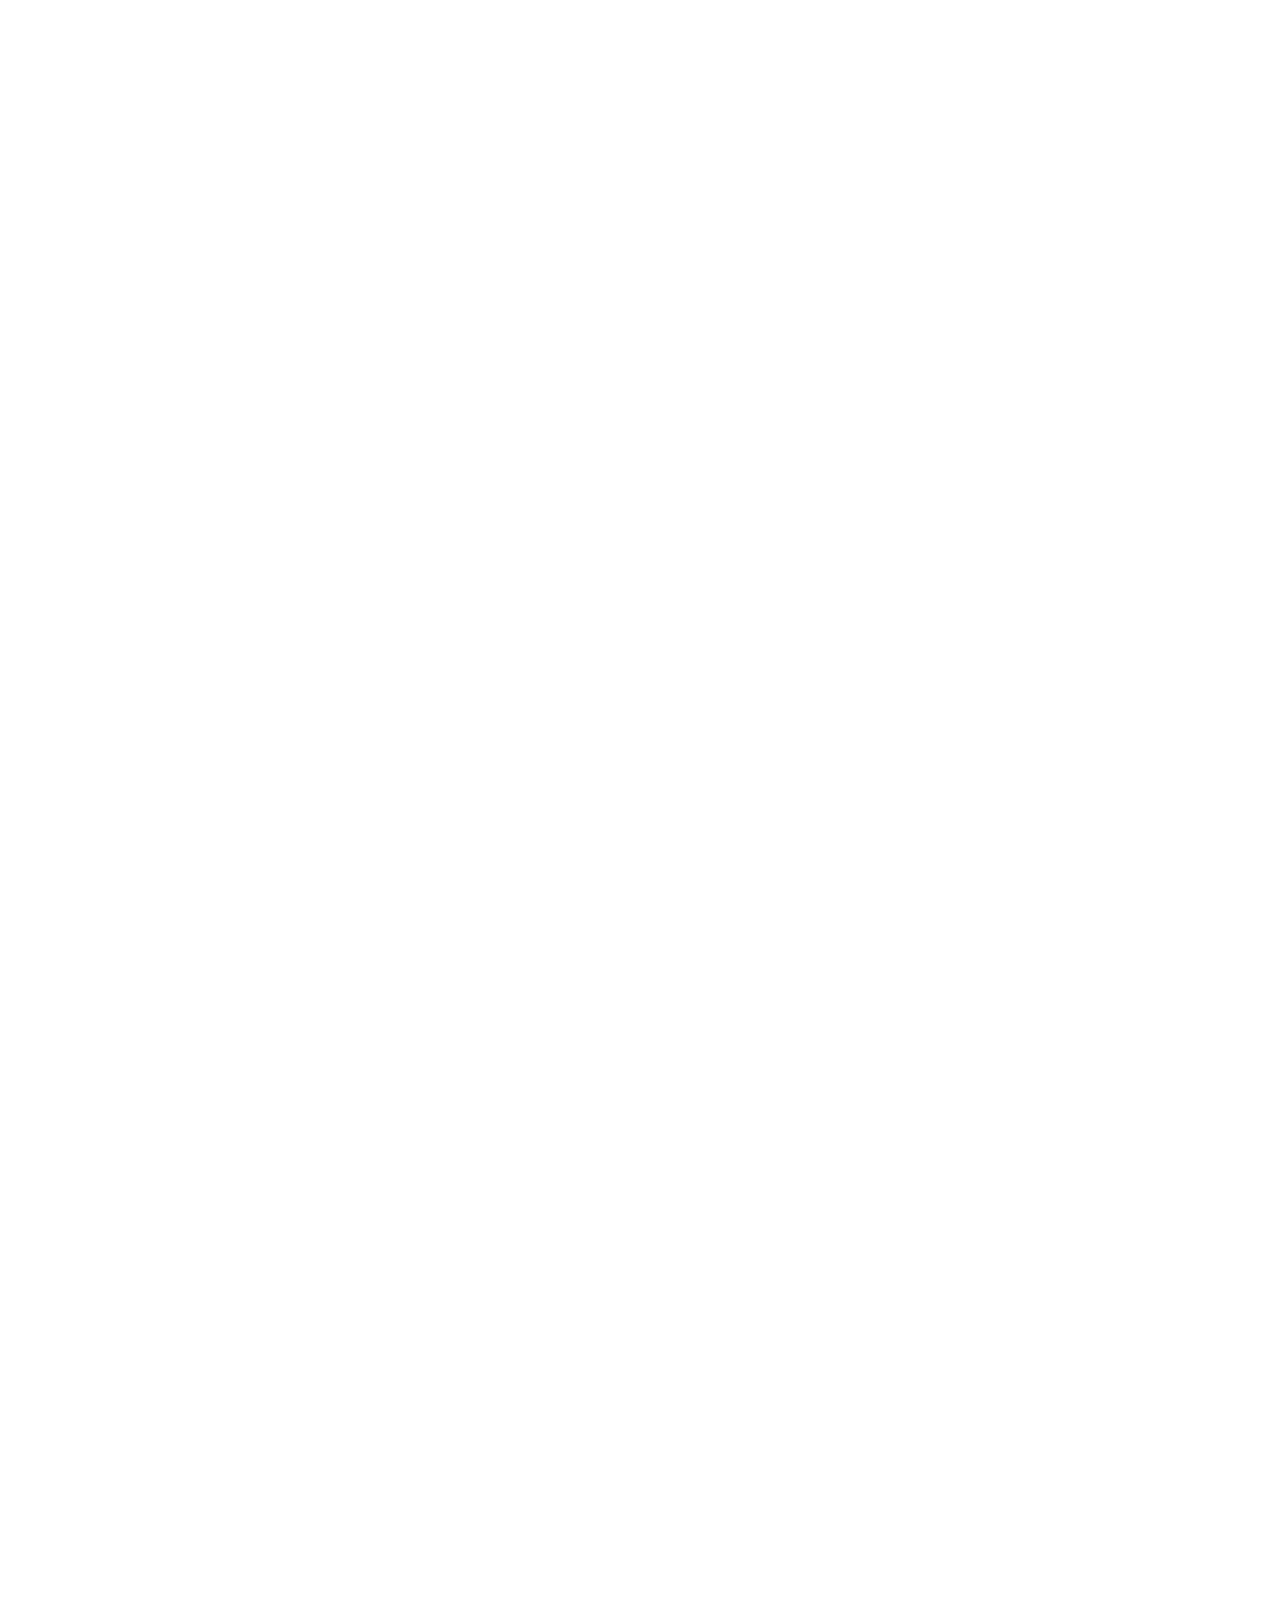
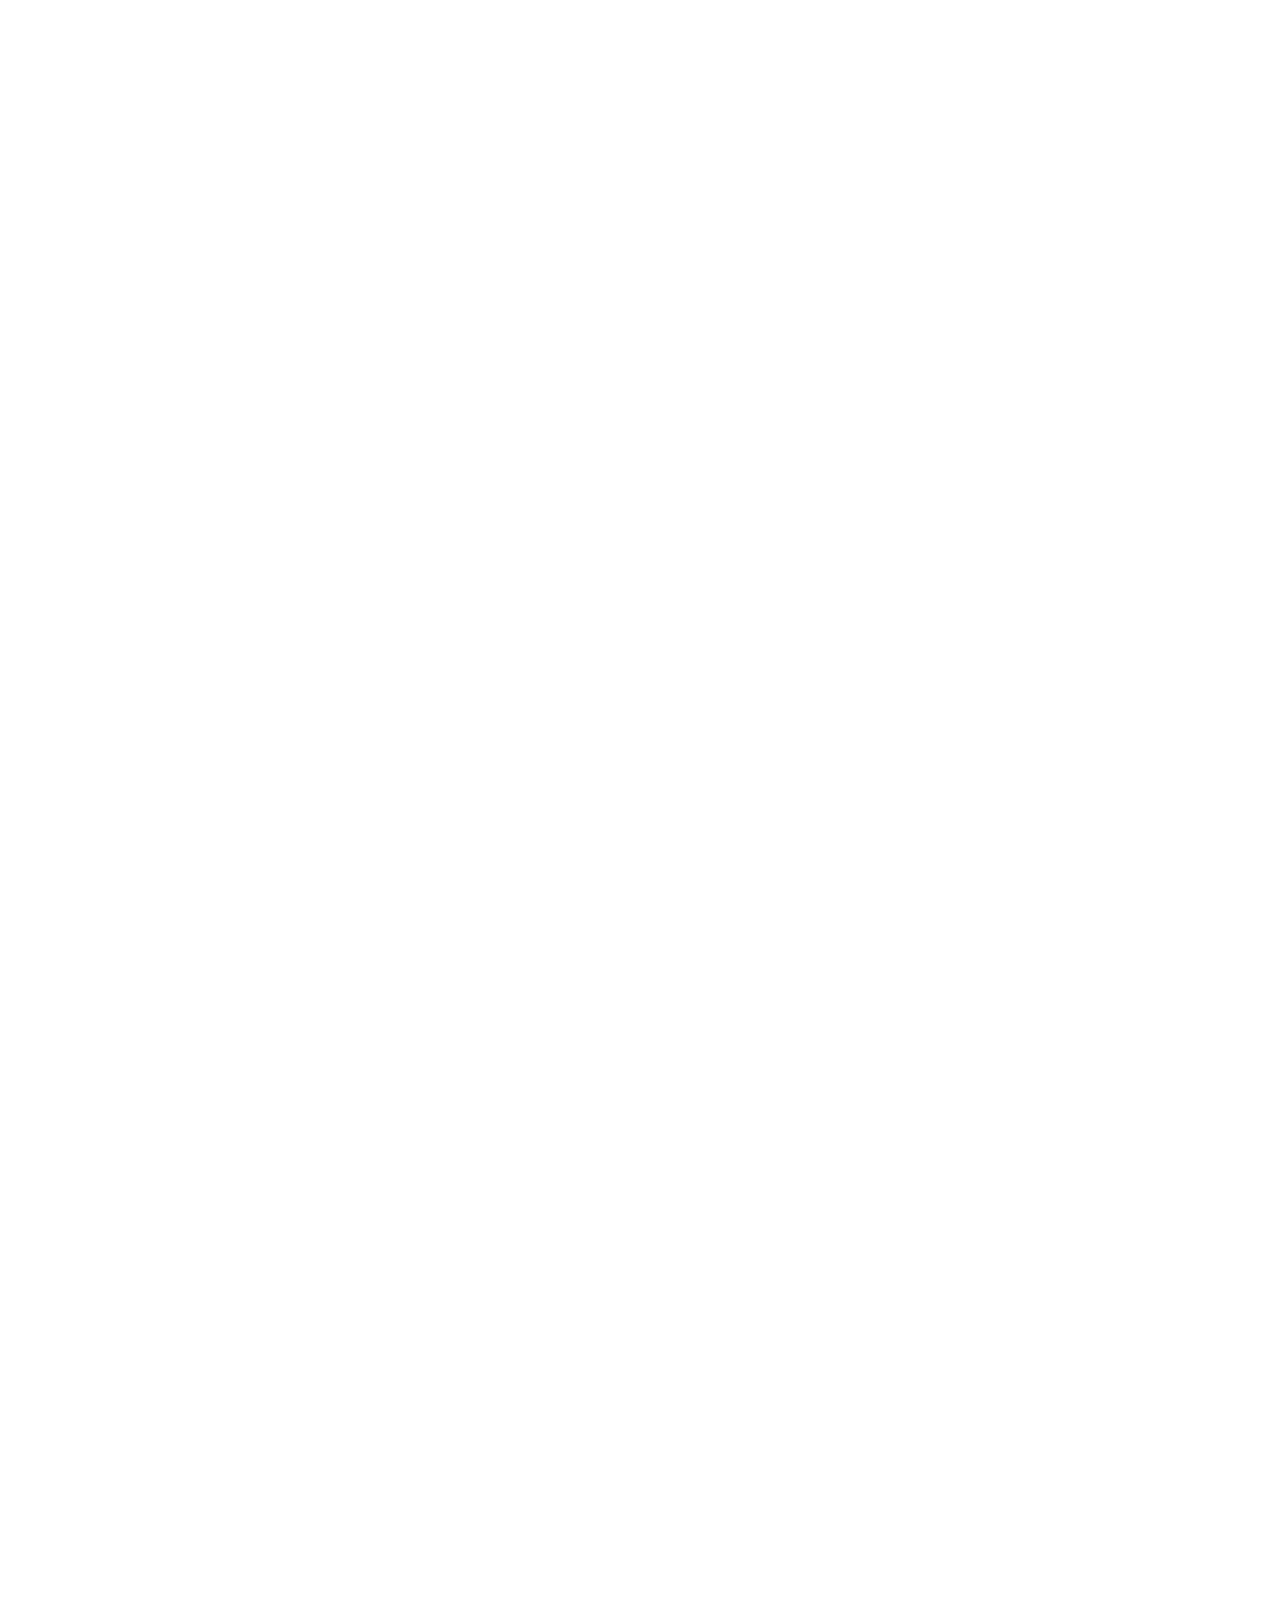
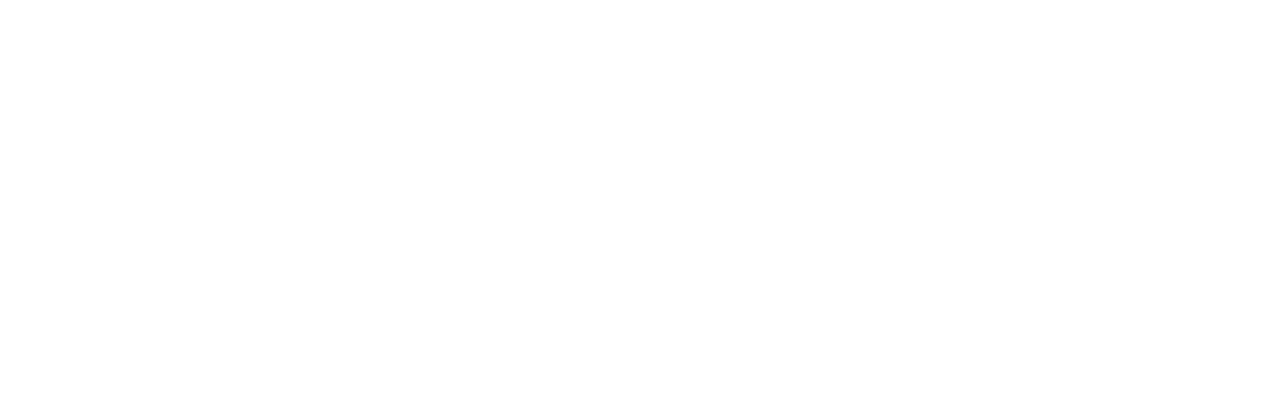
==== commit 4f7c9817: "Update index.html" ====
--- a/index.html
+++ b/index.html
@@ -48,8 +48,10 @@
           <li><a class="nav-link scrollto" href="#conquistas">Conquistas</a></li>
           <li><a class="nav-link scrollto" href="#seguranca">Politica de Segurança</a></li>
           <li><a class="nav-link scrollto" href="login.html">Acessar<i class="bi bi-arrow-right"></i></a></li>
-          <li><a class="nav-link scrollto" href="index.html"><img src="./assets/img/flags/brasil.png" alt="portgues" width="25" height="25">&nbsp PT</a></li>
-          <li><a class="nav-link scrollto" href="en.html"><img src="./assets/img/flags/united-states.png" alt="ingles" width="25" height="25">&nbsp EN</a></li>
+          <li><a class="nav-link scrollto" href="index.html"><img src="./assets/img/flags/brasil.png" alt="portgues"
+                width="25" height="25">&nbsp PT</a></li>
+          <li><a class="nav-link scrollto" href="en.html"><img src="./assets/img/flags/united-states.png" alt="ingles"
+                width="25" height="25">&nbsp EN</a></li>
         </ul>
         <i class="bi bi-list mobile-nav-toggle"></i>
       </nav><!-- .navbar -->
@@ -217,8 +219,28 @@
               <div class="row gx-0">
                 <div class="col-lg-6 d-flex flex-column justify-content-center" data-aos="zoom-out"
                   data-aos-delay="200">
-                  <img src="./assets/img/conquistas/Betteducar.png" class="img-conquista" alt="..."
-                    class="img-thumbnail" width="300px">
+
+                  <div class="container" data-aos="fade-up" style="box-shadow: 1px 1px 1px 1px white;">
+                    <div class="col-lg-6 d-flex flex-column justify-content-center" data-aos="zoom-out"
+                      data-aos-delay="200">
+
+                      <img src="./assets/img/conquistas/Betteducar.png" class="img-conquista" alt="..."
+                        class="img-thumbnail">
+
+                    </div>
+
+                    <div class="col-lg-6 d-flex flex-column justify-content-center" data-aos="fade-up"
+                      data-aos-delay="200">
+
+                      <img src="./assets/img/conquistas/Selo Bettcamp.png" class="img-conquista2" alt="..."
+                        class="img-thumbnail" width="200px" height="200px">
+
+                    </div>
+                  </div>
+
+
+
+
                 </div>
 
                 <div class="col-lg-6 d-flex align-items-center conq-b" data-aos="fade-up" data-aos-delay="200">
@@ -256,35 +278,42 @@
                 <div class="row gx-0">
                   <div class="col-lg-6 d-flex flex-column justify-content-center" data-aos="zoom-out"
                     data-aos-delay="200">
-                    <img src="./assets/img/conquistas/pitchWeek.png" class="img-conquista" alt="..." class="img-thumbnail"
-                      width="300px">
-                  </div>
-  
+                    <img src="./assets/img/conquistas/pitchWeek.png" class="img-conquista" alt="..."
+                      class="img-thumbnail" width="300px">
+                  </div>
+
                   <div class="col-lg-6 d-flex align-items-center conq-b" data-aos="fade-up" data-aos-delay="200">
                     Criada em 2019, a Pitch Week é um evento realizado pelo Hub Salvador e pensado para conectar
-                     startups, investidores nacionais e internacionais. Nós, de Curvas, fomos selecionados na fase de ideação.
-                     que acontece no dia 6 de dezembro em Salvador, Bahia. Vamos fazer nossa primeira rodada de negócios, algo
-                     desejável para um tempo de inicialização tão curto. Vamos ver o que é preciso, aprender e crescer.
-                  </div>
-  
-                </div>
-
-              <h2 class="p-3">Palestras</h2>
-            <div class="container" data-aos="fade-up">
-              <div class="row gx-0">
-                <div class="col-lg-6 d-flex flex-column justify-content-center" data-aos="zoom-out"
-                  data-aos-delay="200">
-                  <img src="./assets/img/palestras/mdb.png" class="img-conquista" alt="..." class="img-thumbnail"
-                    width="300px">
-                </div>
-
-                <div class="col-lg-6 d-flex align-items-center conq-b" data-aos="fade-up" data-aos-delay="200">
-                  Fomos convidado pelo MDB para apresentarmos o Curvas na 5º Edição do Trabalho em Foco, que tem o tema "O que esperar para 2022?". Que tal esperar uma tecnologia que possa colaborar com a educação, atendendo a 4º Meta da ODS (Educação de Qualidade) e ainda colaborar com PNE (Plano Nacional de Educação). No evento vamos ter a presença de diversos políticos do Brasil, representantes educacionais e outras pessoas que querem fazer a diferença em 2022. Vamos juntos, trabalhar na retomada de nosso país!
-                </div>
-
-              </div>
-              
-            </div>
+                    startups, investidores nacionais e internacionais. Nós, de Curvas, fomos selecionados na fase de
+                    ideação.
+                    que acontece no dia 6 de dezembro em Salvador, Bahia. Vamos fazer nossa primeira rodada de negócios,
+                    algo
+                    desejável para um tempo de inicialização tão curto. Vamos ver o que é preciso, aprender e crescer.
+                  </div>
+
+                </div>
+
+                <h2 class="p-3">Palestras</h2>
+                <div class="container" data-aos="fade-up">
+                  <div class="row gx-0">
+                    <div class="col-lg-6 d-flex flex-column justify-content-center" data-aos="zoom-out"
+                      data-aos-delay="200">
+                      <img src="./assets/img/palestras/mdb.png" class="img-conquista" alt="..." class="img-thumbnail"
+                        width="300px">
+                    </div>
+
+                    <div class="col-lg-6 d-flex align-items-center conq-b" data-aos="fade-up" data-aos-delay="200">
+                      Fomos convidado pelo MDB para apresentarmos o Curvas na 5º Edição do Trabalho em Foco, que tem o
+                      tema "O que esperar para 2022?". Que tal esperar uma tecnologia que possa colaborar com a
+                      educação, atendendo a 4º Meta da ODS (Educação de Qualidade) e ainda colaborar com PNE (Plano
+                      Nacional de Educação). No evento vamos ter a presença de diversos políticos do Brasil,
+                      representantes educacionais e outras pessoas que querem fazer a diferença em 2022. Vamos juntos,
+                      trabalhar na retomada de nosso país!
+                    </div>
+
+                  </div>
+
+                </div>
           </header>
         </div>
       </div>
@@ -609,4 +638,4 @@
     crossorigin="anonymous"></script>
 </body>
 
-</html>
+</html>